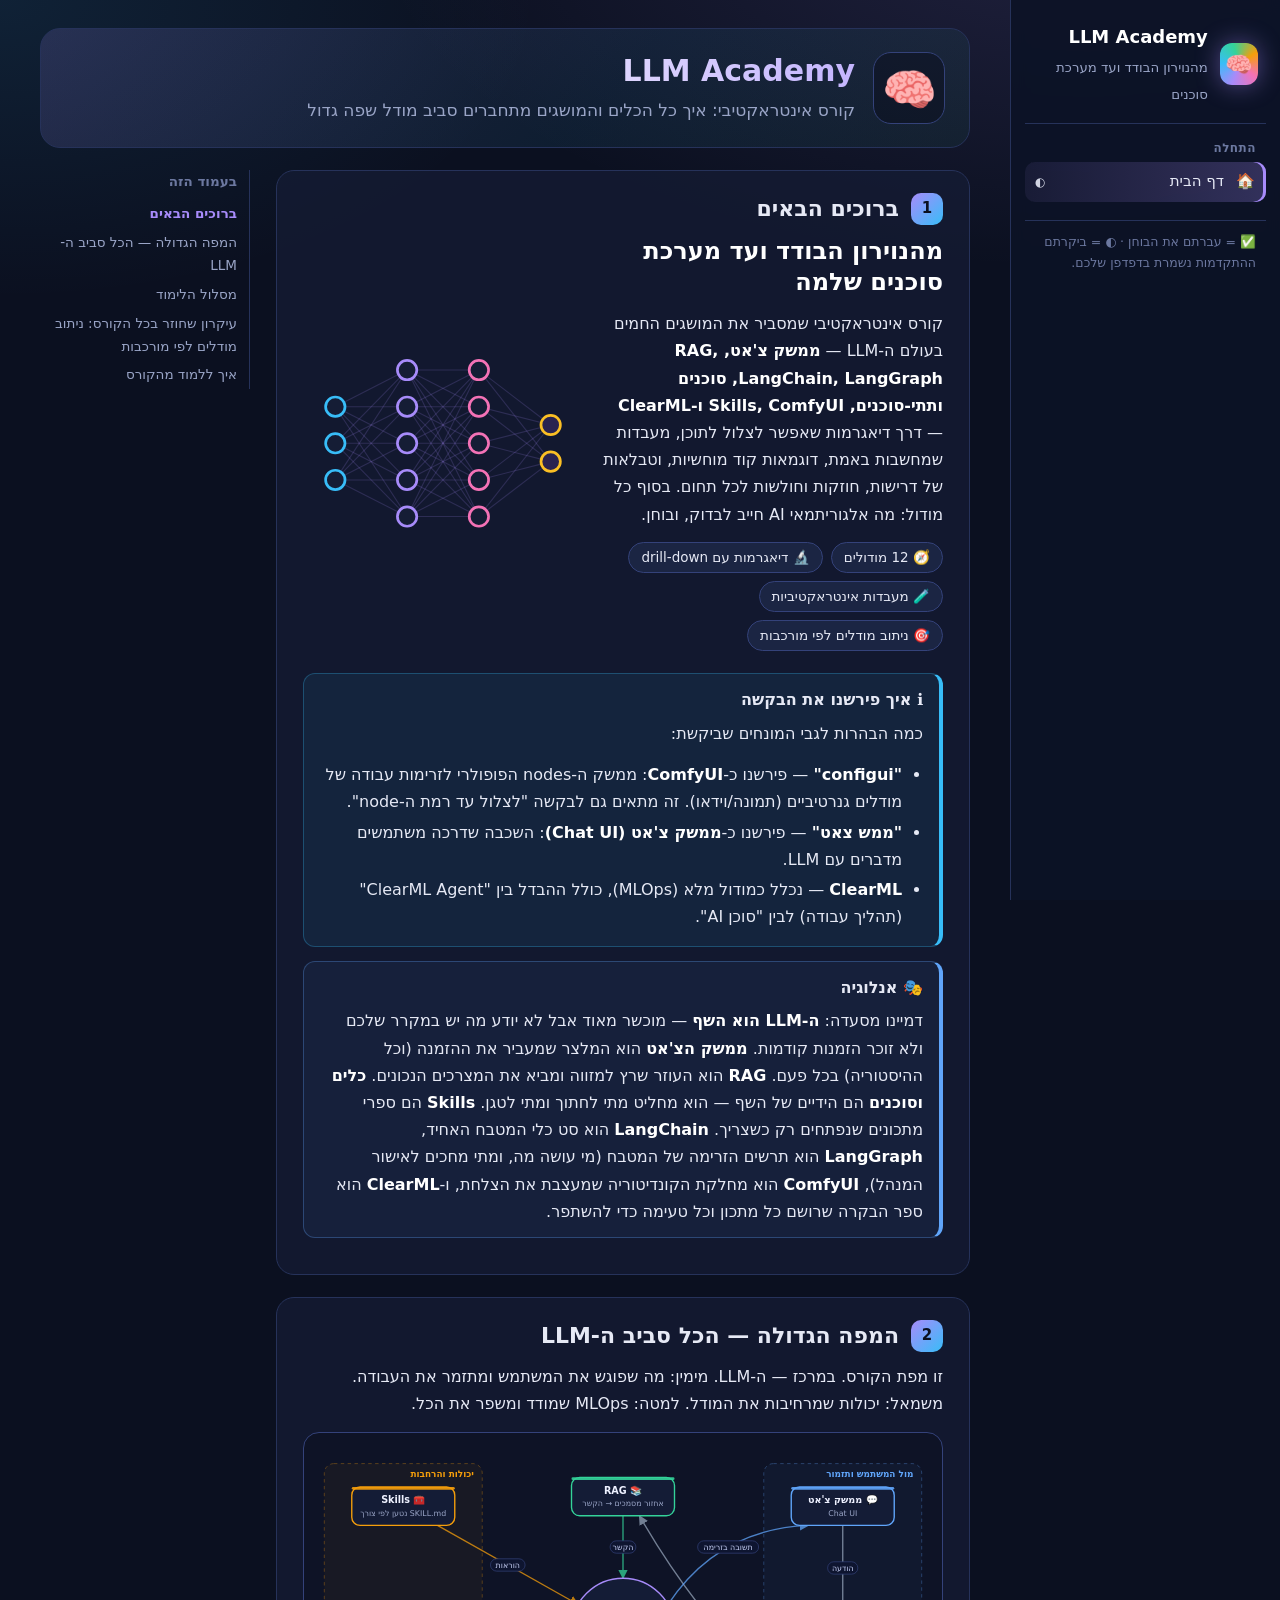
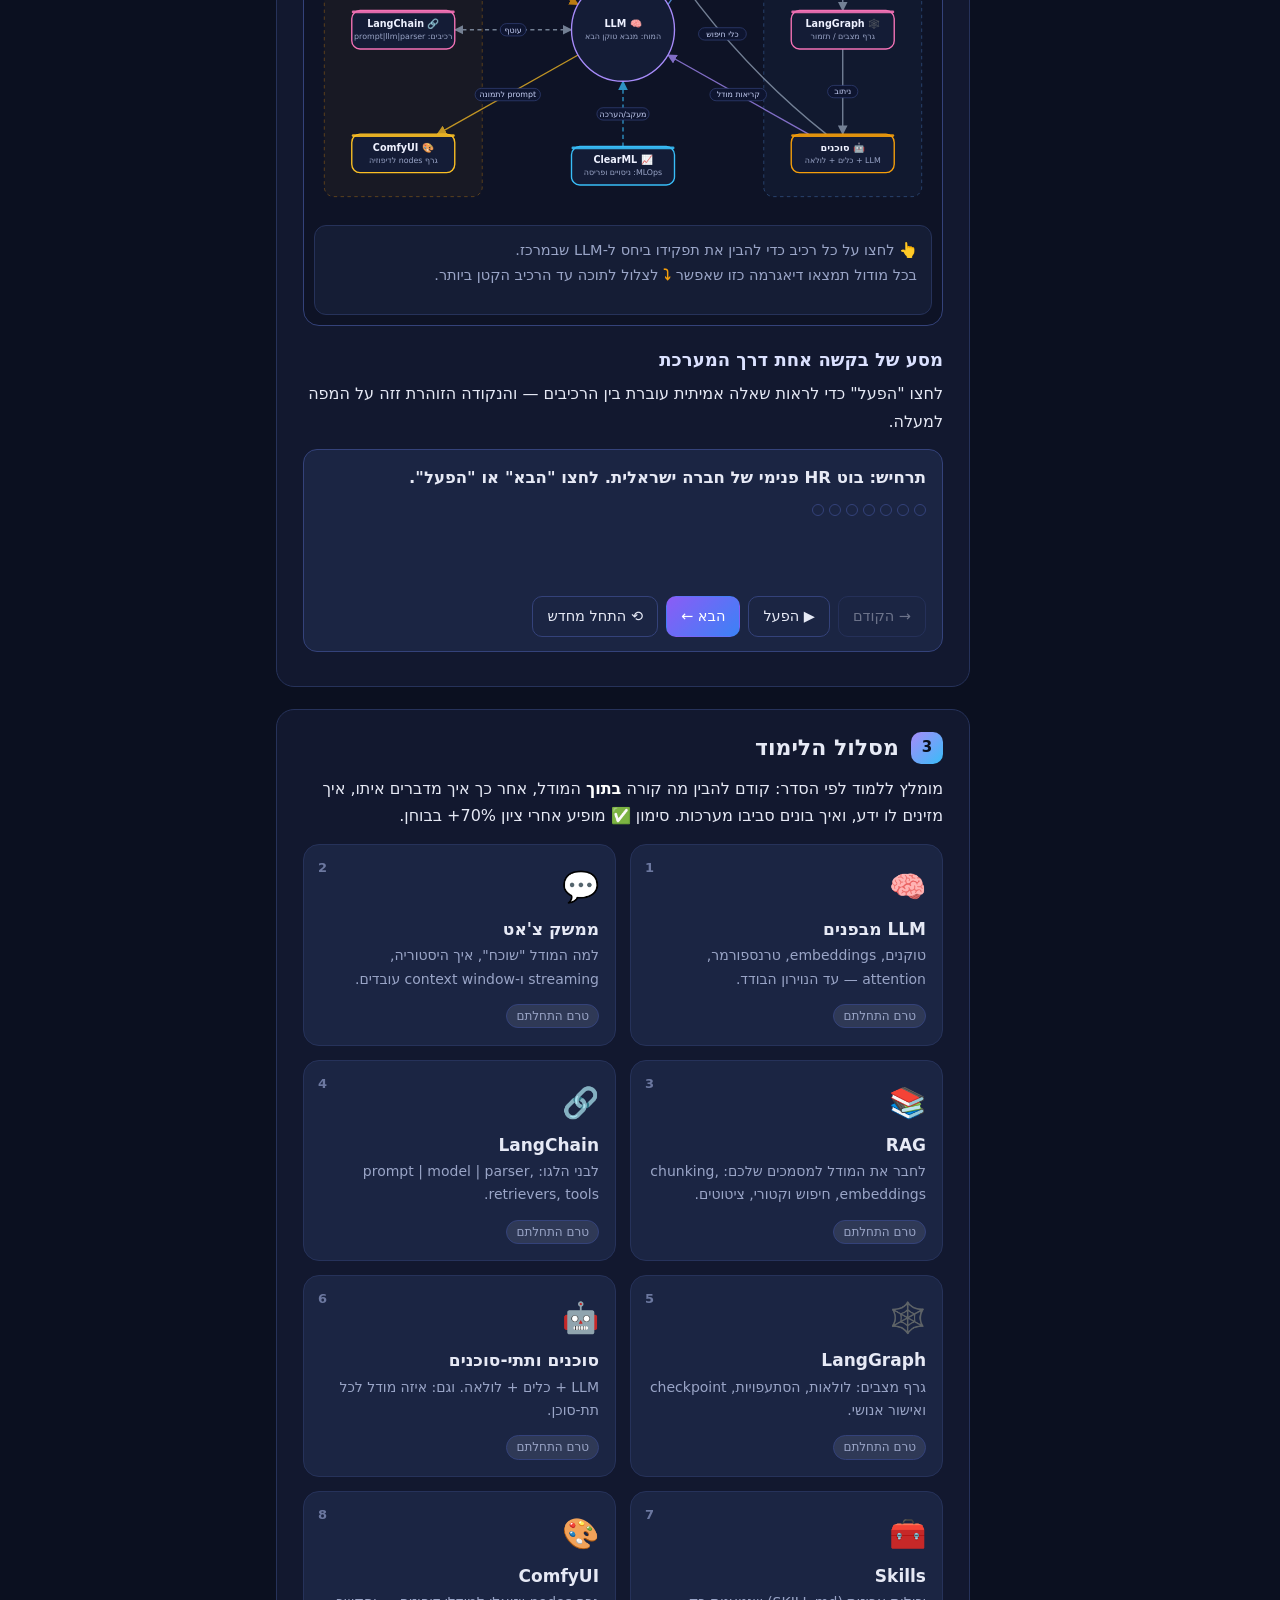
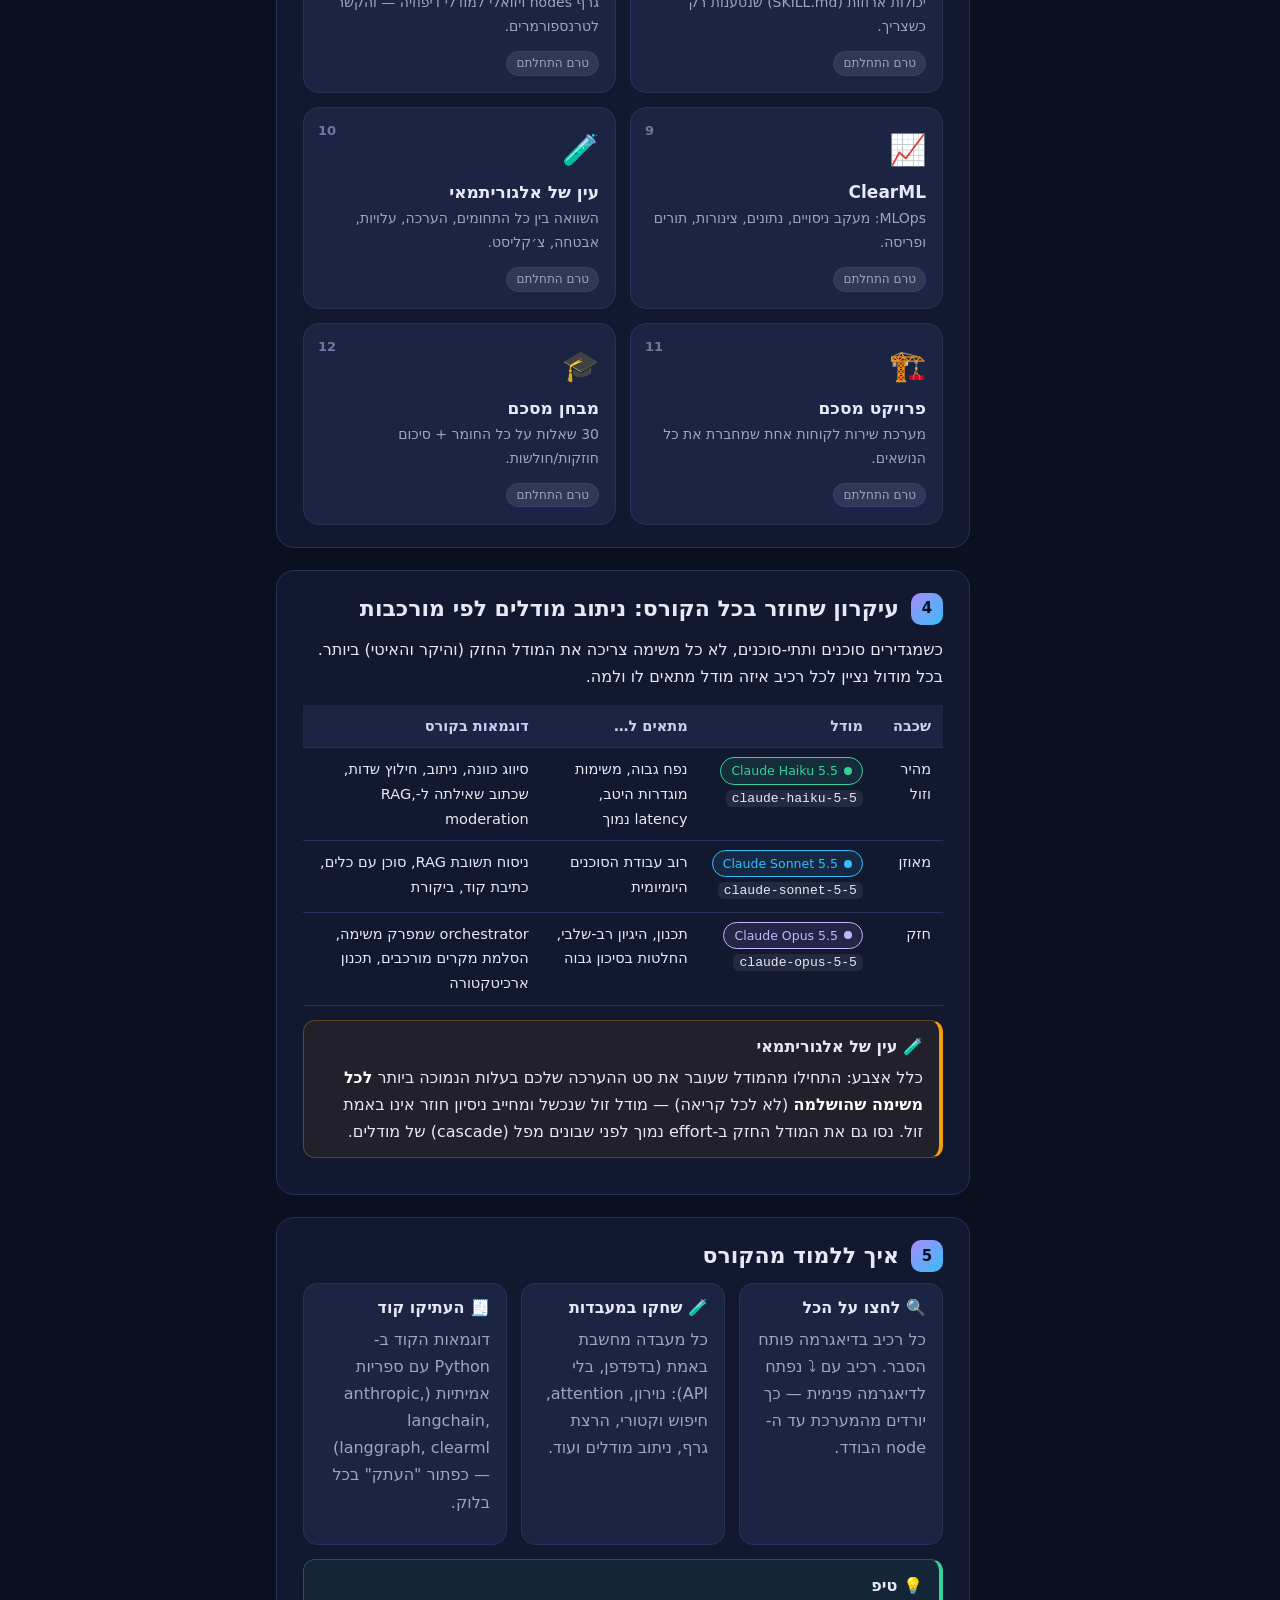
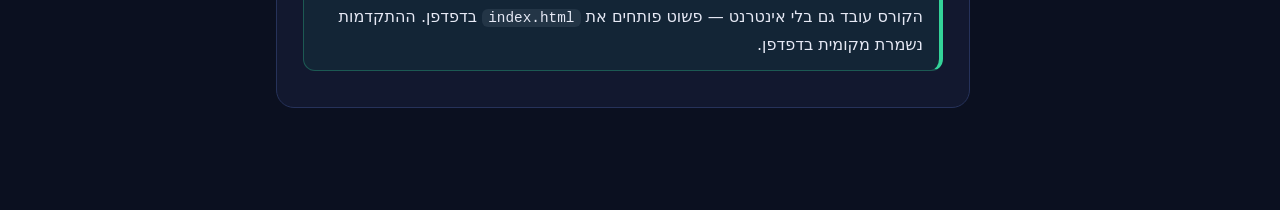
==== index.html @ 396d41e2 "LLM Academy: course engine, home map and build contract (modules in progress) Co-Authored-By: Claude" ====
<!DOCTYPE html>
<html lang="he" dir="rtl">
<head>
<meta charset="utf-8">
<meta name="viewport" content="width=device-width, initial-scale=1">
<title>LLM Academy — קורס אינטראקטיבי: LLM, RAG, LangChain, LangGraph, סוכנים, Skills, ComfyUI, ClearML</title>
<link rel="stylesheet" href="css/main.css">
<link rel="stylesheet" href="css/modules/home.css">
<link rel="stylesheet" href="css/modules/llm.css">
<link rel="stylesheet" href="css/modules/chat.css">
<link rel="stylesheet" href="css/modules/rag.css">
<link rel="stylesheet" href="css/modules/langchain.css">
<link rel="stylesheet" href="css/modules/langgraph.css">
<link rel="stylesheet" href="css/modules/agents.css">
<link rel="stylesheet" href="css/modules/skills.css">
<link rel="stylesheet" href="css/modules/comfyui.css">
<link rel="stylesheet" href="css/modules/clearml.css">
<link rel="stylesheet" href="css/modules/algorithmist.css">
<link rel="stylesheet" href="css/modules/capstone.css">
<link rel="stylesheet" href="css/modules/glossary.css">
<link rel="stylesheet" href="css/modules/exam.css">
</head>
<body>
<button id="navtoggle" type="button" aria-label="תפריט">☰</button>
<div id="app">
  <aside id="nav">
    <div class="brand">
      <div class="logo">🧠</div>
      <div><b>LLM Academy</b><small>מהנוירון הבודד ועד מערכת סוכנים</small></div>
    </div>
    <nav id="navlinks"></nav>
    <div class="nav-foot">
      ✅ = עברתם את הבוחן · ◐ = ביקרתם<br>
      ההתקדמות נשמרת בדפדפן שלכם.
    </div>
  </aside>
  <main id="main"></main>
</div>

<script src="js/core.js"></script>
<script src="js/modules/home.js"></script>
<script src="js/modules/llm.js"></script>
<script src="js/modules/chat.js"></script>
<script src="js/modules/rag.js"></script>
<script src="js/modules/langchain.js"></script>
<script src="js/modules/langgraph.js"></script>
<script src="js/modules/agents.js"></script>
<script src="js/modules/skills.js"></script>
<script src="js/modules/comfyui.js"></script>
<script src="js/modules/clearml.js"></script>
<script src="js/modules/algorithmist.js"></script>
<script src="js/modules/capstone.js"></script>
<script src="js/modules/glossary.js"></script>
<script src="js/modules/exam.js"></script>
<script>LA.start();</script>
</body>
</html>
---- css/main.css ----
/* LLM Academy — base theme (RTL, dark). Module-specific styles go in css/modules/<id>.css */
:root {
  --bg: #0b1020; --bg2: #11182d; --panel: #151d35; --panel2: #1b2543; --line: #26325a; --line2: #34427a;
  --text: #e6e9f5; --muted: #9aa5c7; --dim: #6c78a0;
  --acc: #a78bfa; --acc2: #38bdf8; --ok: #4ade80; --warn: #f87171; --amber: #f59e0b; --pink: #f472b6; --green: #34d399;
  --r: 14px; --shadow: 0 10px 30px rgba(0,0,0,.35);
  --font: "Segoe UI", "Rubik", "Noto Sans Hebrew", "Assistant", "Heebo", system-ui, -apple-system, Arial, sans-serif;
  --mono: "Cascadia Code", "JetBrains Mono", "Fira Code", Consolas, "Courier New", monospace;
}
* { box-sizing: border-box; }
html, body { margin: 0; background: var(--bg); color: var(--text); font-family: var(--font); font-size: 16px; line-height: 1.7; }
body { background: radial-gradient(1200px 600px at 85% -10%, rgba(167,139,250,.14), transparent 60%), radial-gradient(900px 500px at 0% 0%, rgba(56,189,248,.10), transparent 60%), var(--bg); background-attachment: fixed; }
a { color: var(--acc2); text-decoration: none; }
a:hover { text-decoration: underline; }
code { font-family: var(--mono); font-size: .9em; background: rgba(148,163,184,.12); padding: 1px 6px; border-radius: 6px; direction: ltr; unicode-bidi: embed; }
b, strong { color: #fff; }
h1, h2, h3, h4 { line-height: 1.3; margin: 0 0 .5em; }
p { margin: .4em 0 .9em; }
ul, ol { padding-inline-start: 1.3em; margin: .4em 0 .9em; }
li { margin: .2em 0; }
.muted { color: var(--muted); }
.ltr { direction: ltr; unicode-bidi: embed; display: inline-block; }

/* ---------- layout ---------- */
#app { display: grid; grid-template-columns: 270px 1fr; min-height: 100vh; }
#nav { position: sticky; top: 0; height: 100vh; overflow-y: auto; background: rgba(13,19,38,.92); border-inline-end: 1px solid var(--line); padding: 18px 14px; backdrop-filter: blur(8px); z-index: 20; }
.brand { display: flex; gap: 12px; align-items: center; padding: 4px 8px 16px; border-bottom: 1px solid var(--line); margin-bottom: 10px; }
.brand .logo { width: 42px; height: 42px; border-radius: 12px; background: conic-gradient(from 200deg, #a78bfa, #38bdf8, #34d399, #f59e0b, #f472b6, #a78bfa); display: grid; place-items: center; font-size: 22px; box-shadow: 0 0 24px rgba(167,139,250,.45); }
.brand b { display: block; font-size: 18px; }
.brand small { color: var(--muted); }
.nav-g { color: var(--dim); font-size: 12px; font-weight: 700; letter-spacing: .04em; margin: 14px 10px 4px; }
#navlinks a { display: flex; align-items: center; gap: 10px; padding: 7px 10px; border-radius: 10px; color: var(--text); margin: 1px 0; font-size: 15px; }
#navlinks a:hover { background: var(--panel); text-decoration: none; }
#navlinks a.on { background: linear-gradient(90deg, rgba(167,139,250,.08), rgba(167,139,250,.25)); box-shadow: inset -3px 0 0 var(--acc); }
.nav-ic { width: 22px; text-align: center; }
.nav-t { flex: 1; }
.nav-st { font-size: 12px; opacity: .9; }
.nav-foot { margin-top: 18px; padding: 10px; font-size: 12.5px; color: var(--dim); border-top: 1px solid var(--line); }
#navtoggle { display: none; }
#main { padding: 28px 40px 80px; min-width: 0; }

@media (max-width: 980px) {
  #app { grid-template-columns: 1fr; }
  #nav { position: fixed; inset: 0 auto 0 0; right: 0; left: auto; width: 290px; transform: translateX(100%); transition: transform .25s; }
  body.nav-open #nav { transform: none; box-shadow: var(--shadow); }
  #navtoggle { display: block; position: fixed; top: 12px; left: 12px; z-index: 30; background: var(--panel2); color: var(--text); border: 1px solid var(--line2); border-radius: 10px; padding: 6px 12px; font-size: 18px; }
  #main { padding: 56px 16px 60px; }
}

/* ---------- page ---------- */
.page-head { display: flex; gap: 18px; align-items: center; margin-bottom: 22px; padding: 22px 24px; border-radius: 20px; background: linear-gradient(135deg, rgba(167,139,250,.16), rgba(56,189,248,.08) 60%, rgba(52,211,153,.06)); border: 1px solid var(--line); }
.page-icon { font-size: 44px; width: 72px; height: 72px; display: grid; place-items: center; background: rgba(11,16,32,.55); border-radius: 18px; border: 1px solid var(--line2); flex: none; }
.page-head h1 { font-size: 30px; margin: 0; background: linear-gradient(90deg, #fff, #c4b5fd); -webkit-background-clip: text; background-clip: text; color: transparent; }
.lead { color: var(--muted); margin: 6px 0 0; font-size: 17px; }
.page-grid { display: grid; grid-template-columns: minmax(0, 1fr) 210px; gap: 26px; align-items: start; }
.toc { position: sticky; top: 20px; font-size: 13.5px; border-inline-start: 1px solid var(--line); padding-inline-start: 12px; max-height: calc(100vh - 40px); overflow-y: auto; }
.toc-h { color: var(--dim); font-weight: 700; margin-bottom: 6px; }
.toc a { display: block; color: var(--muted); padding: 3px 0; }
.toc a.on { color: var(--acc); font-weight: 600; }
@media (max-width: 1250px) { .page-grid { grid-template-columns: 1fr; } .toc { display: none; } }
.sec { background: rgba(21,29,53,.72); border: 1px solid var(--line); border-radius: 18px; padding: 22px 26px; margin-bottom: 22px; scroll-margin-top: 20px; }
.sec > h2 { display: flex; align-items: center; gap: 12px; font-size: 22px; }
.sec-n { width: 32px; height: 32px; border-radius: 10px; display: grid; place-items: center; background: linear-gradient(135deg, var(--acc), var(--acc2)); color: #0b1020; font-size: 15px; font-weight: 800; flex: none; }
.sec-body h3 { font-size: 18px; margin-top: 1.2em; color: #dbe1ff; }
.sec-body h4 { font-size: 16px; }
.page-foot { display: flex; justify-content: space-between; gap: 10px; margin-top: 10px; }
.grid2 { display: grid; grid-template-columns: repeat(2, minmax(0, 1fr)); gap: 16px; }
.grid3 { display: grid; grid-template-columns: repeat(3, minmax(0, 1fr)); gap: 14px; }
@media (max-width: 900px) { .grid2, .grid3 { grid-template-columns: 1fr; } }
.card { background: var(--panel2); border: 1px solid var(--line); border-radius: var(--r); padding: 14px 16px; }
.card h4 { margin-bottom: .3em; }

/* ---------- buttons, badges ---------- */
.btn { display: inline-flex; align-items: center; gap: 6px; background: var(--panel2); color: var(--text); border: 1px solid var(--line2); border-radius: 10px; padding: 7px 14px; font: inherit; font-size: 14.5px; cursor: pointer; transition: .15s; }
.btn:hover { border-color: var(--acc); text-decoration: none; }
.btn.primary { background: linear-gradient(135deg, #8b5cf6, #3b82f6); border-color: transparent; color: #fff; }
.btn.ghost { background: transparent; }
.btn:disabled { opacity: .4; cursor: default; }
.badge { display: inline-block; font-size: 12px; padding: 1px 9px; border-radius: 99px; background: rgba(148,163,184,.16); color: var(--muted); border: 1px solid var(--line2); vertical-align: middle; }
.badge.ok { color: var(--ok); border-color: rgba(74,222,128,.4); }
.badge.warn { color: var(--warn); border-color: rgba(248,113,113,.4); }
.badge.acc { color: var(--acc); border-color: rgba(167,139,250,.5); }
.model-badge { display: inline-flex; align-items: center; gap: 6px; font-size: 12.5px; padding: 2px 10px; border-radius: 99px; border: 1px solid; vertical-align: middle; white-space: nowrap; }
.model-badge i { width: 8px; height: 8px; border-radius: 50%; background: currentColor; }
.model-badge.haiku { color: #34d399; background: rgba(52,211,153,.10); }
.model-badge.sonnet { color: #38bdf8; background: rgba(56,189,248,.10); }
.model-badge.opus { color: #c4b5fd; background: rgba(167,139,250,.12); }

/* ---------- callouts ---------- */
.callout { border-radius: 12px; padding: 12px 16px; margin: 14px 0; background: rgba(56,189,248,.07); border: 1px solid rgba(56,189,248,.28); border-inline-start: 4px solid var(--acc2); }
.callout-h { font-weight: 700; margin-bottom: 4px; }
.callout-b > :last-child { margin-bottom: 0; }
.callout.tip { background: rgba(52,211,153,.07); border-color: rgba(52,211,153,.3); border-inline-start-color: var(--green); }
.callout.warn { background: rgba(248,113,113,.07); border-color: rgba(248,113,113,.3); border-inline-start-color: var(--warn); }
.callout.llm { background: rgba(167,139,250,.08); border-color: rgba(167,139,250,.35); border-inline-start-color: var(--acc); }
.callout.algo { background: rgba(245,158,11,.07); border-color: rgba(245,158,11,.3); border-inline-start-color: var(--amber); }
.callout.example { background: rgba(244,114,182,.06); border-color: rgba(244,114,182,.3); border-inline-start-color: var(--pink); }
.callout.analogy { background: rgba(96,165,250,.06); border-color: rgba(96,165,250,.3); border-inline-start-color: #60a5fa; }

/* ---------- code ---------- */
.code { margin: 14px 0; border-radius: 12px; overflow: hidden; border: 1px solid var(--line2); background: #0a0f1f; direction: ltr; }
.code-h { display: flex; justify-content: space-between; align-items: center; padding: 6px 12px; background: #121a33; color: var(--muted); font-size: 12.5px; font-family: var(--mono); }
.code .copy { background: transparent; color: var(--muted); border: 1px solid var(--line2); border-radius: 6px; padding: 1px 8px; cursor: pointer; font: inherit; font-size: 12px; }
.code pre { margin: 0; padding: 14px 16px; overflow-x: auto; font-size: 13.5px; line-height: 1.6; text-align: left; }
.code pre code { background: none; padding: 0; font-size: inherit; color: #d6deff; }
.tk-c { color: #6b7aa6; font-style: italic; } .tk-s { color: #a5e3a1; } .tk-k { color: #c4b5fd; font-weight: 600; } .tk-n { color: #fbbf24; } .tk-d { color: #f472b6; } .tk-f { color: #7dd3fc; }

/* ---------- tables ---------- */
.tbl-wrap { overflow-x: auto; margin: 12px 0; }
.tbl { width: 100%; border-collapse: collapse; font-size: 14.5px; }
.tbl th, .tbl td { padding: 9px 12px; border-bottom: 1px solid var(--line); text-align: start; vertical-align: top; }
.tbl th { color: #c7d0f5; background: var(--panel2); font-weight: 700; position: sticky; top: 0; }
.tbl tr:hover td { background: rgba(167,139,250,.04); }

/* ---------- profile ---------- */
.profile { display: grid; grid-template-columns: repeat(2, minmax(0, 1fr)); gap: 14px; }
@media (max-width: 900px) { .profile { grid-template-columns: 1fr; } }
.pf-col { border-radius: 14px; padding: 14px 18px; border: 1px solid var(--line); background: var(--panel2); }
.pf-col h4 { margin-bottom: .4em; }
.pf-col.req { border-top: 3px solid var(--acc2); } .pf-col.str { border-top: 3px solid var(--ok); }
.pf-col.weak { border-top: 3px solid var(--warn); } .pf-col.algo { border-top: 3px solid var(--amber); grid-column: 1 / -1; }
.pf-col.when { border-top: 3px solid var(--acc); grid-column: 1 / -1; }

/* ---------- tabs ---------- */
.tabs-bar { display: flex; gap: 4px; flex-wrap: wrap; border-bottom: 1px solid var(--line); margin-bottom: 12px; }
.tab { background: transparent; border: 0; color: var(--muted); font: inherit; padding: 8px 14px; cursor: pointer; border-bottom: 2px solid transparent; }
.tab.on { color: #fff; border-bottom-color: var(--acc); }

/* ---------- quiz ---------- */
.quiz-q { background: var(--panel2); border: 1px solid var(--line); border-radius: 14px; padding: 14px 16px; margin-bottom: 12px; }
.quiz-title { margin-bottom: 8px; }
.quiz-opt { display: block; width: 100%; text-align: start; background: rgba(11,16,32,.5); border: 1px solid var(--line2); color: var(--text); border-radius: 10px; padding: 8px 12px; margin: 6px 0; font: inherit; cursor: pointer; }
.quiz-opt:hover { border-color: var(--acc); }
.quiz-opt.right { border-color: var(--ok); background: rgba(74,222,128,.1); }
.quiz-opt.wrong { border-color: var(--warn); background: rgba(248,113,113,.1); }
.quiz-ex { display: none; margin-top: 8px; color: var(--muted); font-size: 14.5px; border-top: 1px dashed var(--line2); padding-top: 8px; }
.quiz-ex.show { display: block; }
.quiz-score { font-weight: 700; color: var(--acc); }

/* ---------- slider ---------- */
.slider { display: grid; grid-template-columns: minmax(110px, auto) 1fr 64px; gap: 10px; align-items: center; margin: 6px 0; font-size: 14.5px; }
.slider input { width: 100%; accent-color: var(--acc); direction: ltr; }
.sl-val { text-align: center; font-family: var(--mono); color: var(--amber); }

/* ---------- stepper ---------- */
.stepper { background: var(--panel2); border: 1px solid var(--line2); border-radius: 14px; padding: 14px 16px; margin: 12px 0; }
.st-head { display: flex; justify-content: space-between; gap: 12px; align-items: center; flex-wrap: wrap; }
.st-title { font-weight: 700; font-size: 16.5px; }
.st-n { font-size: 12px; color: var(--acc); background: rgba(167,139,250,.14); padding: 2px 8px; border-radius: 99px; margin-inline-end: 6px; }
.st-dots { display: flex; gap: 5px; flex-wrap: wrap; }
.st-dots button { width: 12px; height: 12px; border-radius: 50%; border: 1px solid var(--line2); background: transparent; padding: 0; cursor: pointer; }
.st-dots button.past { background: rgba(167,139,250,.4); }
.st-dots button.on { background: var(--acc); box-shadow: 0 0 8px var(--acc); }
.st-body { min-height: 60px; margin: 10px 0; }
.st-ctrl { display: flex; gap: 8px; flex-wrap: wrap; }

/* ---------- diagram ---------- */
.diagram { margin: 14px 0; background: rgba(11,16,32,.55); border: 1px solid var(--line2); border-radius: 16px; padding: 10px; }
.dg-crumbs { display: flex; gap: 6px; align-items: center; flex-wrap: wrap; padding: 2px 6px 8px; font-size: 13.5px; }
.dg-crumbs button { background: var(--panel); border: 1px solid var(--line2); color: var(--muted); border-radius: 99px; padding: 2px 12px; font: inherit; cursor: pointer; }
.dg-crumbs button.on { color: #fff; border-color: var(--acc); }
.dg-crumbs .sep { color: var(--dim); }
.dg-grid { display: grid; grid-template-columns: 1fr; gap: 12px; }
@media (min-width: 1750px) { .dg-grid { grid-template-columns: minmax(0, 1fr) 320px; } .diagram.compact .dg-grid { grid-template-columns: 1fr; } }
.diagram.compact .dg-panel { min-height: 0; }
.dg-stage { min-width: 0; }
.dg-stage.zoom { animation: dgzoom .45s ease-out; }
@keyframes dgzoom { from { transform: scale(.82); opacity: 0; } to { transform: none; opacity: 1; } }
.dg-svg { width: 100%; height: auto; display: block; font-family: var(--font); }
.dg-panel { background: var(--panel); border: 1px solid var(--line); border-radius: 12px; padding: 12px 14px; font-size: 14.5px; min-height: 90px; max-height: 460px; overflow-y: auto; }
.dg-hint { color: var(--muted); }
.dive-ic { color: var(--amber); }
.dg-p-title { margin: 0 0 2px; font-size: 17px; }
.dg-p-sub { color: var(--acc2); font-size: 13px; margin-bottom: 8px; direction: auto; }
.dg-p-body > :last-child { margin-bottom: 0; }
.dive-btn { margin-top: 10px; width: 100%; justify-content: center; }
.dg-group { fill-opacity: .045; stroke-opacity: .45; stroke-dasharray: 5 5; }
.dg-group-l { font-size: 13px; font-weight: 700; }
.dg-edge { fill: none; stroke-width: 2; opacity: .75; transition: .2s; }
.dg-edge.dashed { stroke-dasharray: 6 5; }
.dg-edge.hl, .dg-edge.active { stroke-width: 3.5; opacity: 1; stroke: var(--amber); }
.dg-edge-lbg { fill: #0e1530; stroke: var(--line2); }
.dg-edge-l { font-size: 11.5px; fill: #c7d0f5; }
.dg-node .dg-shape { fill: #141c36; stroke-width: 2; transition: .2s; }
.dg-node.clickable { cursor: pointer; }
.dg-node.clickable:hover .dg-shape, .dg-node:focus .dg-shape { fill: #1d2850; }
.dg-node:focus { outline: none; }
.dg-node.sel .dg-shape { fill: #232f5e; stroke-width: 3.5; }
.dg-node.hl .dg-shape { fill: #2a2350; stroke: var(--amber) !important; stroke-width: 3.5; filter: drop-shadow(0 0 8px rgba(245,158,11,.6)); }
.dg-label { font-size: 14px; font-weight: 700; fill: #eef1ff; pointer-events: none; }
.dg-sub { font-size: 11.5px; fill: #9aa5c7; pointer-events: none; }
.dg-dive { font-size: 14px; fill: var(--amber); pointer-events: none; }
.dg-dot { pointer-events: none; }

/* ---------- misc ---------- */
.kbd { font-family: var(--mono); background: var(--panel2); border: 1px solid var(--line2); border-bottom-width: 2px; border-radius: 6px; padding: 0 6px; font-size: .85em; }
.pill-row { display: flex; gap: 8px; flex-wrap: wrap; margin: 8px 0; }
.pill { background: var(--panel2); border: 1px solid var(--line2); border-radius: 99px; padding: 3px 12px; font-size: 13.5px; }
.lab { background: linear-gradient(180deg, rgba(27,37,67,.8), rgba(21,29,53,.8)); border: 1px solid var(--line2); border-radius: 14px; padding: 14px 16px; margin: 12px 0; }
.lab-h { font-weight: 700; color: var(--amber); margin-bottom: 8px; }
textarea, input[type=text], select { background: #0a0f1f; color: var(--text); border: 1px solid var(--line2); border-radius: 10px; padding: 8px 10px; font: inherit; }
textarea:focus, input[type=text]:focus, select:focus { outline: none; border-color: var(--acc); }
.mono { font-family: var(--mono); direction: ltr; unicode-bidi: embed; }
.out { background: #0a0f1f; border: 1px solid var(--line2); border-radius: 10px; padding: 10px 12px; font-family: var(--mono); font-size: 13px; white-space: pre-wrap; direction: ltr; text-align: left; overflow-x: auto; }
::-webkit-scrollbar { width: 10px; height: 10px; } ::-webkit-scrollbar-thumb { background: #2a3766; border-radius: 10px; } ::-webkit-scrollbar-track { background: transparent; }
---- css/modules/home.css ----
/* home module */
.home-hero { display: grid; grid-template-columns: minmax(0, 1fr) 280px; gap: 20px; align-items: center; }
@media (max-width: 900px) { .home-hero { grid-template-columns: 1fr; } .home-hero-art { display: none; } }
.home-hero h2 { font-size: 24px; color: #fff; }
.home-net { width: 100%; height: auto; }
.home-syn { stroke: #a78bfa; stroke-width: 1; opacity: .18; animation: home-pulse 3.2s ease-in-out infinite; }
@keyframes home-pulse { 0%, 100% { opacity: .12; } 50% { opacity: .6; stroke: #38bdf8; } }
.home-neu { fill: #151d35; stroke-width: 2.5; }
.home-neu.l0 { stroke: #38bdf8; } .home-neu.l1 { stroke: #a78bfa; } .home-neu.l2 { stroke: #f472b6; } .home-neu.l3 { stroke: #fbbf24; fill: #2a2350; }
.home-cards { display: grid; grid-template-columns: repeat(auto-fill, minmax(220px, 1fr)); gap: 14px; }
.home-card { position: relative; display: block; background: var(--panel2); border: 1px solid var(--line); border-radius: 16px; padding: 16px; color: var(--text); transition: .2s; }
.home-card:hover { text-decoration: none; border-color: var(--acc); transform: translateY(-3px); box-shadow: 0 10px 24px rgba(0,0,0,.3); }
.home-card h4 { margin: 6px 0 4px; font-size: 17px; }
.home-card p { color: var(--muted); font-size: 14px; margin: 0 0 10px; }
.home-card-ic { font-size: 30px; }
.home-card-n { position: absolute; top: 12px; left: 14px; color: var(--dim); font-weight: 800; font-size: 13px; }
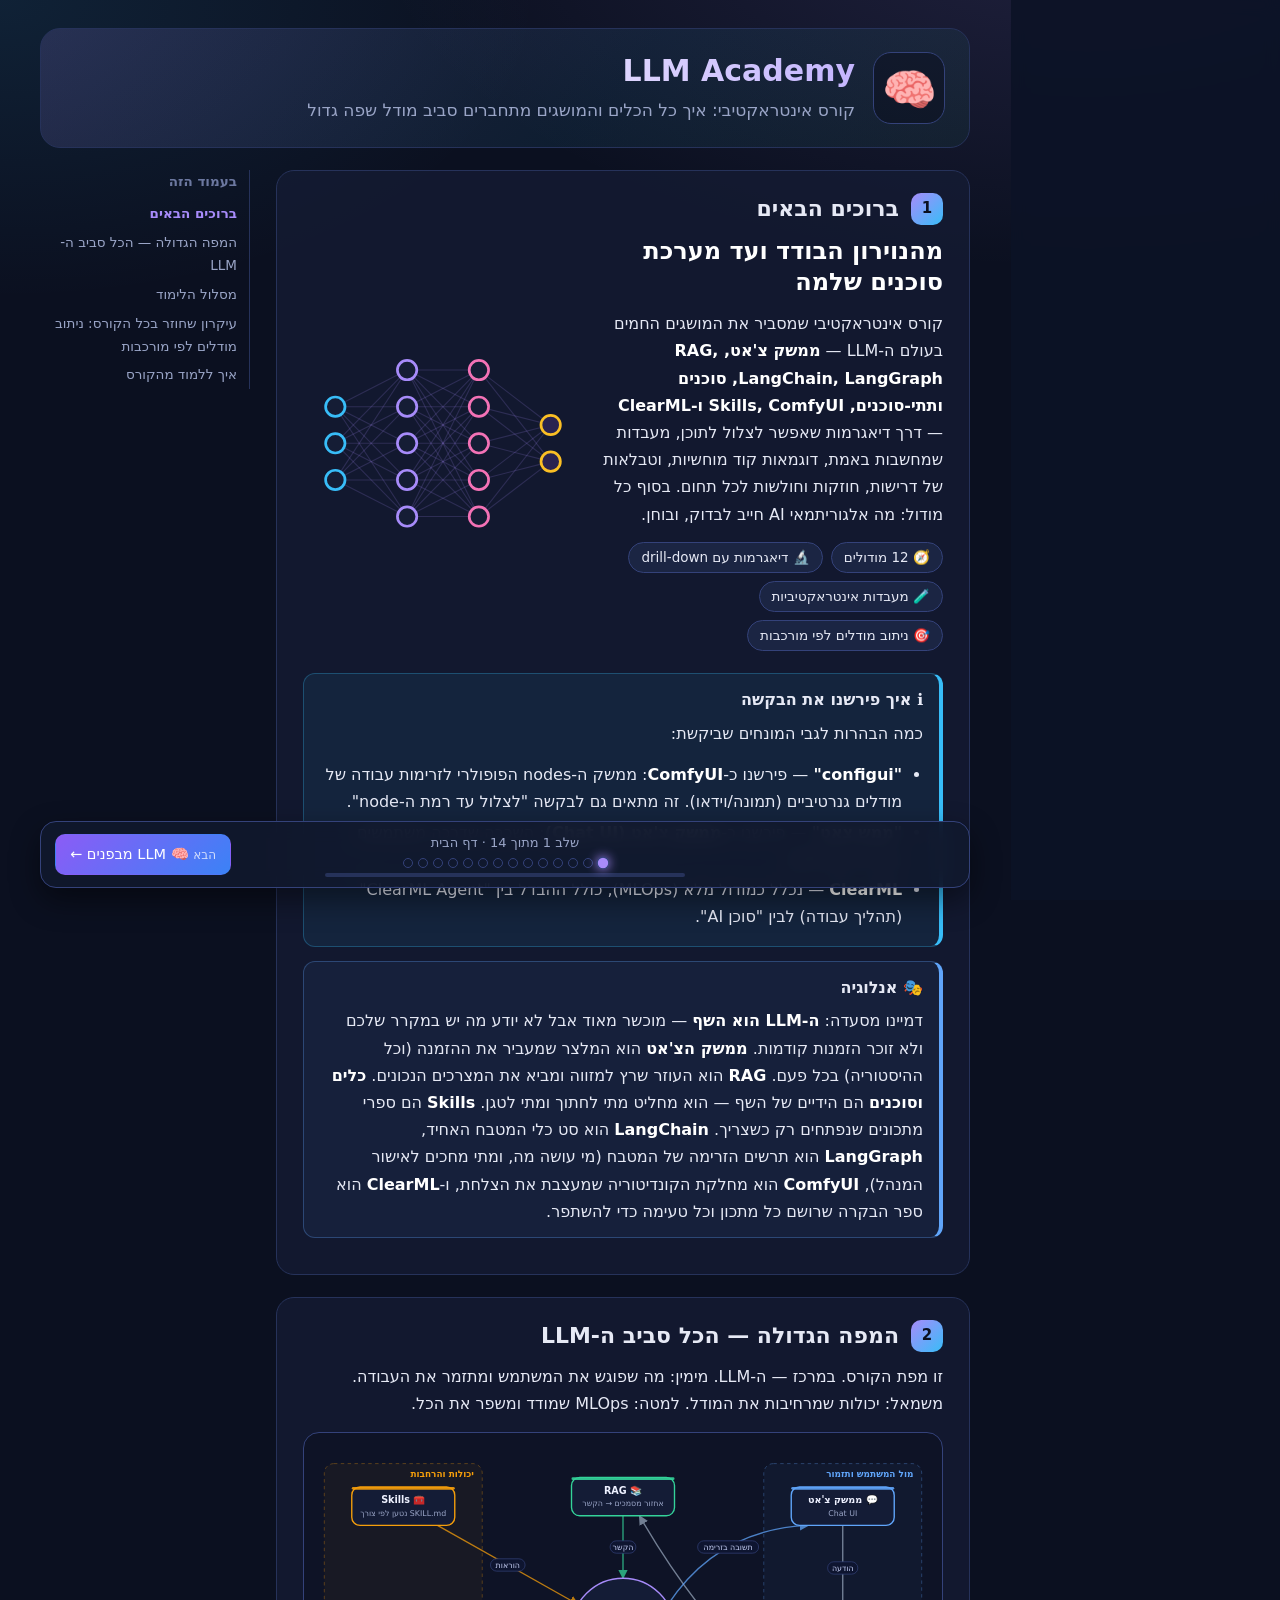
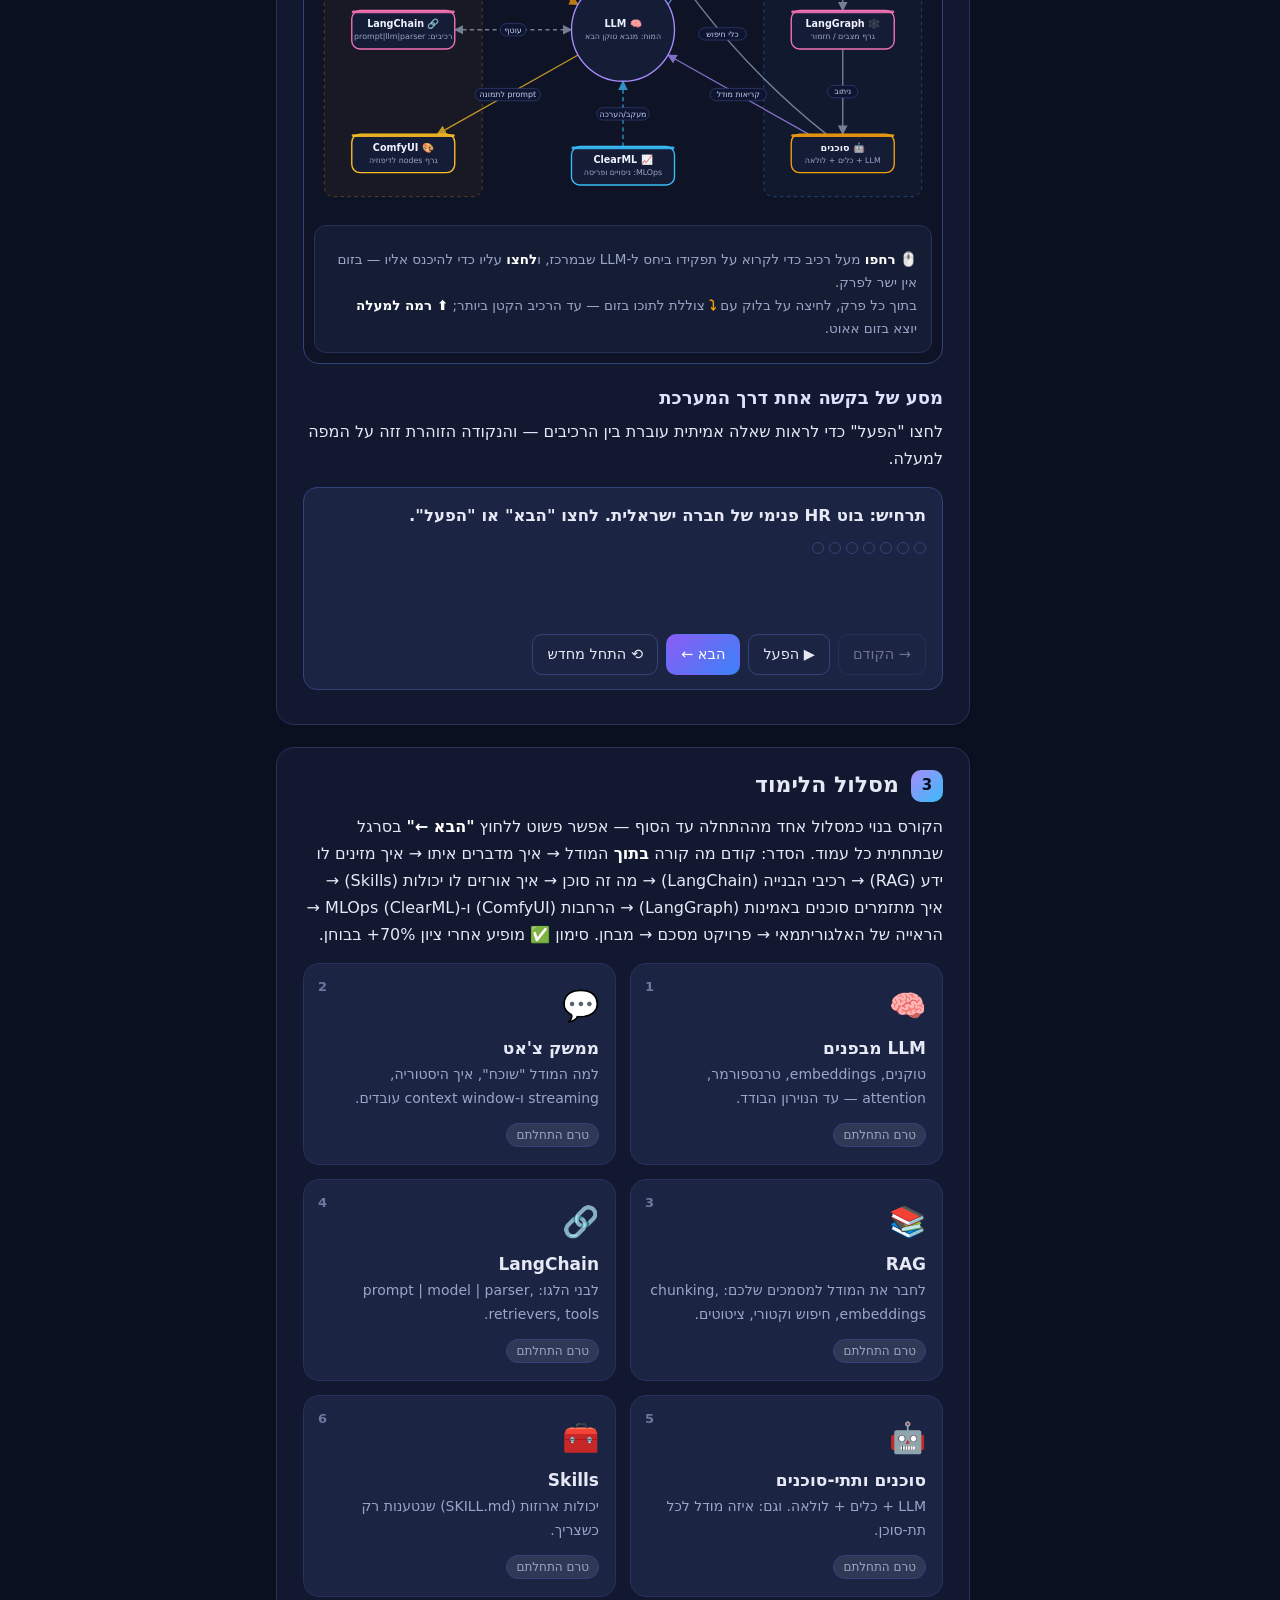
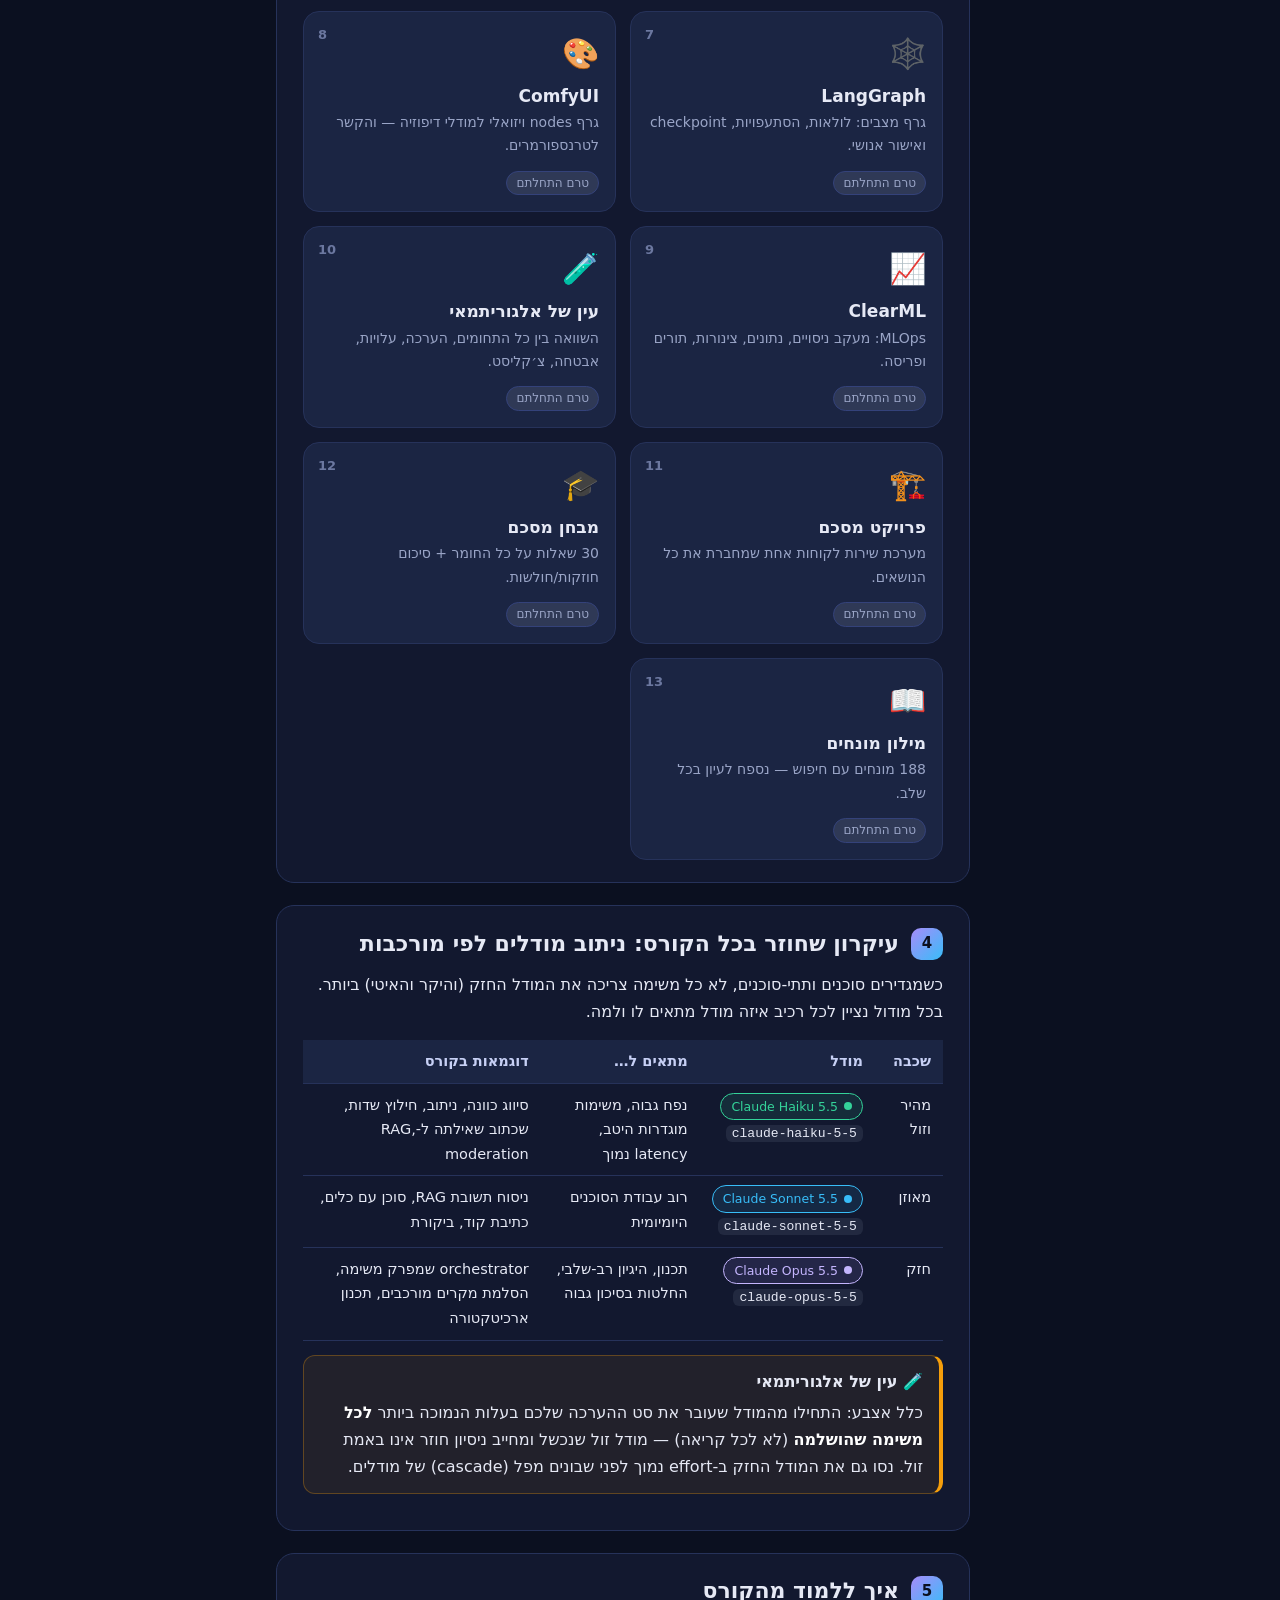
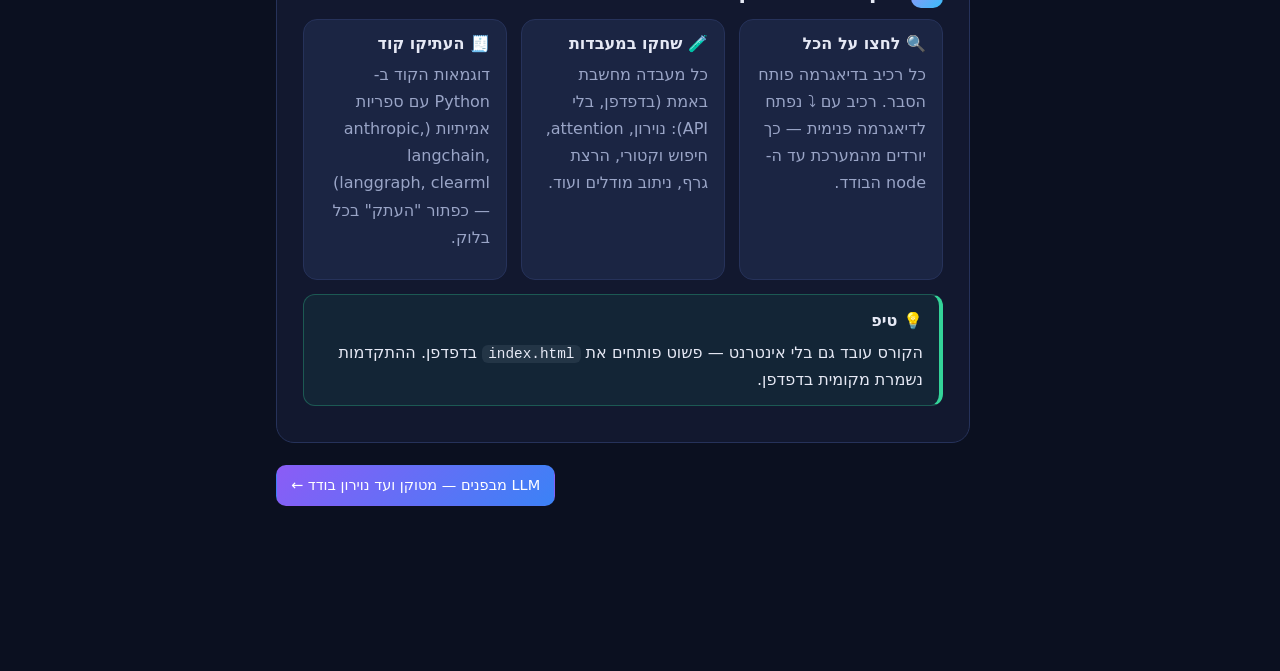
==== commit 57817f4a: "Visible zoom-in transition: clicked element expands to a full-screen portal - New full-screen 'porta" ====
--- a/index.html
+++ b/index.html
@@ -4,21 +4,21 @@
 <meta charset="utf-8">
 <meta name="viewport" content="width=device-width, initial-scale=1">
 <title>LLM Academy — קורס אינטראקטיבי: LLM, RAG, LangChain, LangGraph, סוכנים, Skills, ComfyUI, ClearML</title>
-<link rel="stylesheet" href="css/main.css">
-<link rel="stylesheet" href="css/modules/home.css">
-<link rel="stylesheet" href="css/modules/llm.css">
-<link rel="stylesheet" href="css/modules/chat.css">
-<link rel="stylesheet" href="css/modules/rag.css">
-<link rel="stylesheet" href="css/modules/langchain.css">
-<link rel="stylesheet" href="css/modules/langgraph.css">
-<link rel="stylesheet" href="css/modules/agents.css">
-<link rel="stylesheet" href="css/modules/skills.css">
-<link rel="stylesheet" href="css/modules/comfyui.css">
-<link rel="stylesheet" href="css/modules/clearml.css">
-<link rel="stylesheet" href="css/modules/algorithmist.css">
-<link rel="stylesheet" href="css/modules/capstone.css">
-<link rel="stylesheet" href="css/modules/glossary.css">
-<link rel="stylesheet" href="css/modules/exam.css">
+<link rel="stylesheet" href="css/main.css?v=20261113c">
+<link rel="stylesheet" href="css/modules/home.css?v=20261113c">
+<link rel="stylesheet" href="css/modules/llm.css?v=20261113c">
+<link rel="stylesheet" href="css/modules/chat.css?v=20261113c">
+<link rel="stylesheet" href="css/modules/rag.css?v=20261113c">
+<link rel="stylesheet" href="css/modules/langchain.css?v=20261113c">
+<link rel="stylesheet" href="css/modules/langgraph.css?v=20261113c">
+<link rel="stylesheet" href="css/modules/agents.css?v=20261113c">
+<link rel="stylesheet" href="css/modules/skills.css?v=20261113c">
+<link rel="stylesheet" href="css/modules/comfyui.css?v=20261113c">
+<link rel="stylesheet" href="css/modules/clearml.css?v=20261113c">
+<link rel="stylesheet" href="css/modules/algorithmist.css?v=20261113c">
+<link rel="stylesheet" href="css/modules/capstone.css?v=20261113c">
+<link rel="stylesheet" href="css/modules/glossary.css?v=20261113c">
+<link rel="stylesheet" href="css/modules/exam.css?v=20261113c">
 </head>
 <body>
 <button id="navtoggle" type="button" aria-label="תפריט">☰</button>
@@ -32,26 +32,27 @@
     <div class="nav-foot">
       ✅ = עברתם את הבוחן · ◐ = ביקרתם<br>
       ההתקדמות נשמרת בדפדפן שלכם.
+      <button id="motionToggle" type="button"></button>
     </div>
   </aside>
   <main id="main"></main>
 </div>
 
-<script src="js/core.js"></script>
-<script src="js/modules/home.js"></script>
-<script src="js/modules/llm.js"></script>
-<script src="js/modules/chat.js"></script>
-<script src="js/modules/rag.js"></script>
-<script src="js/modules/langchain.js"></script>
-<script src="js/modules/langgraph.js"></script>
-<script src="js/modules/agents.js"></script>
-<script src="js/modules/skills.js"></script>
-<script src="js/modules/comfyui.js"></script>
-<script src="js/modules/clearml.js"></script>
-<script src="js/modules/algorithmist.js"></script>
-<script src="js/modules/capstone.js"></script>
-<script src="js/modules/glossary.js"></script>
-<script src="js/modules/exam.js"></script>
+<script src="js/core.js?v=20261113c"></script>
+<script src="js/modules/home.js?v=20261113c"></script>
+<script src="js/modules/llm.js?v=20261113c"></script>
+<script src="js/modules/chat.js?v=20261113c"></script>
+<script src="js/modules/rag.js?v=20261113c"></script>
+<script src="js/modules/langchain.js?v=20261113c"></script>
+<script src="js/modules/langgraph.js?v=20261113c"></script>
+<script src="js/modules/agents.js?v=20261113c"></script>
+<script src="js/modules/skills.js?v=20261113c"></script>
+<script src="js/modules/comfyui.js?v=20261113c"></script>
+<script src="js/modules/clearml.js?v=20261113c"></script>
+<script src="js/modules/algorithmist.js?v=20261113c"></script>
+<script src="js/modules/capstone.js?v=20261113c"></script>
+<script src="js/modules/glossary.js?v=20261113c"></script>
+<script src="js/modules/exam.js?v=20261113c"></script>
 <script>LA.start();</script>
 </body>
 </html>
--- a/css/main.css
+++ b/css/main.css
@@ -155,7 +155,7 @@
 .st-ctrl { display: flex; gap: 8px; flex-wrap: wrap; }
 
 /* ---------- diagram ---------- */
-.diagram { margin: 14px 0; background: rgba(11,16,32,.55); border: 1px solid var(--line2); border-radius: 16px; padding: 10px; }
+.diagram { scroll-margin-top: 78px; margin: 14px 0; background: rgba(11,16,32,.55); border: 1px solid var(--line2); border-radius: 16px; padding: 10px; }
 .dg-crumbs { display: flex; gap: 6px; align-items: center; flex-wrap: wrap; padding: 2px 6px 8px; font-size: 13.5px; }
 .dg-crumbs button { background: var(--panel); border: 1px solid var(--line2); color: var(--muted); border-radius: 99px; padding: 2px 12px; font: inherit; cursor: pointer; }
 .dg-crumbs button.on { color: #fff; border-color: var(--acc); }
@@ -164,8 +164,43 @@
 @media (min-width: 1750px) { .dg-grid { grid-template-columns: minmax(0, 1fr) 320px; } .diagram.compact .dg-grid { grid-template-columns: 1fr; } }
 .diagram.compact .dg-panel { min-height: 0; }
 .dg-stage { min-width: 0; }
-.dg-stage.zoom { animation: dgzoom .45s ease-out; }
-@keyframes dgzoom { from { transform: scale(.82); opacity: 0; } to { transform: none; opacity: 1; } }
+/* zoom-in navigation */
+.dg-stage { transform-origin: 50% 50%; }
+.dg-stage.dg-enter { animation: dg-enter .5s cubic-bezier(.2,.8,.2,1); }
+.dg-stage.dg-leave { animation: dg-leave .24s ease-in forwards; }
+@keyframes dg-enter { from { transform: scale(.55); opacity: 0; filter: blur(3px); } to { transform: none; opacity: 1; filter: none; } }
+@keyframes dg-leave { to { transform: scale(.7); opacity: 0; } }
+.dg-svg .dg-node, .dg-svg .dg-edge, .dg-svg .dg-edge-l, .dg-svg .dg-edge-lbg, .dg-svg .dg-group, .dg-svg .dg-group-l, .dg-svg .dg-node text { transition: opacity .45s ease; }
+.dg-zooming .dg-node:not(.dg-focus), .dg-zooming .dg-edge, .dg-zooming .dg-edge-l, .dg-zooming .dg-edge-lbg, .dg-zooming .dg-group, .dg-zooming .dg-group-l { opacity: .06 !important; }
+.dg-zooming .dg-focus text { opacity: 0; transition-delay: .3s; }
+.dg-zooming .dg-focus .dg-shape { fill: #1d2850; }
+.dg-instant, .dg-instant * { transition: none !important; }
+.dg-svg { cursor: default; }
+.dg-node.linked .dg-shape { stroke-dasharray: none; }
+.dg-node.linked:hover .dg-shape { filter: drop-shadow(0 0 10px rgba(167,139,250,.55)); }
+.dg-link-ic { font-size: 11px; pointer-events: none; opacity: .85; }
+#main.page-enter { animation: page-enter .4s ease-out; }
+#main.page-zoom-enter { animation: page-zoom .6s cubic-bezier(.2,.8,.2,1); transform-origin: 50% 30vh; }
+@keyframes page-enter { from { opacity: 0; transform: translateY(10px); } to { opacity: 1; transform: none; } }
+@keyframes page-zoom { from { opacity: 0; transform: scale(.45); filter: blur(4px); } 60% { opacity: 1; } to { opacity: 1; transform: none; filter: none; } }
+
+/* course progression bar (sticky at the bottom of every page) */
+.course-bar { position: sticky; bottom: 12px; z-index: 15; margin-top: 18px; display: grid; grid-template-columns: minmax(0, 1fr) minmax(0, 1.4fr) minmax(0, 1fr); gap: 12px; align-items: center;
+  background: rgba(17,24,45,.92); backdrop-filter: blur(10px); border: 1px solid var(--line2); border-radius: 16px; padding: 10px 14px; box-shadow: 0 12px 30px rgba(0,0,0,.45); }
+.cb-btn { justify-content: center; white-space: nowrap; overflow: hidden; text-overflow: ellipsis; }
+.cb-btn small { opacity: .75; font-size: 12px; }
+.course-bar > .cb-btn:first-child { justify-self: start; } .course-bar > .cb-btn:last-child { justify-self: end; }
+.cb-empty { color: var(--muted); font-size: 14px; }
+.cb-mid { text-align: center; min-width: 0; }
+.cb-t { font-size: 13px; color: var(--muted); margin-bottom: 4px; white-space: nowrap; overflow: hidden; text-overflow: ellipsis; }
+.cb-dots { display: flex; justify-content: center; gap: 5px; margin-bottom: 5px; flex-wrap: wrap; }
+.cb-dots a { width: 10px; height: 10px; border-radius: 50%; border: 1px solid var(--line2); background: transparent; display: block; }
+.cb-dots a.past { background: rgba(167,139,250,.8); border-color: rgba(167,139,250,.8); }
+.cb-dots a.done { background: var(--ok); border-color: var(--ok); }
+.cb-dots a.on { background: var(--acc); box-shadow: 0 0 8px var(--acc); transform: scale(1.3); }
+.cb-track { height: 4px; border-radius: 4px; background: var(--line); overflow: hidden; }
+.cb-fill { height: 100%; background: linear-gradient(90deg, var(--acc2), var(--acc)); margin-inline-start: 0; }
+@media (max-width: 700px) { .course-bar { grid-template-columns: 1fr 1fr; } .cb-mid { grid-column: 1 / -1; grid-row: 1; } .cb-btn small { display: none; } }
 .dg-svg { width: 100%; height: auto; display: block; font-family: var(--font); }
 .dg-panel { background: var(--panel); border: 1px solid var(--line); border-radius: 12px; padding: 12px 14px; font-size: 14.5px; min-height: 90px; max-height: 460px; overflow-y: auto; }
 .dg-hint { color: var(--muted); }
@@ -203,3 +238,36 @@
 .mono { font-family: var(--mono); direction: ltr; unicode-bidi: embed; }
 .out { background: #0a0f1f; border: 1px solid var(--line2); border-radius: 10px; padding: 10px 12px; font-family: var(--mono); font-size: 13px; white-space: pre-wrap; direction: ltr; text-align: left; overflow-x: auto; }
 ::-webkit-scrollbar { width: 10px; height: 10px; } ::-webkit-scrollbar-thumb { background: #2a3766; border-radius: 10px; } ::-webkit-scrollbar-track { background: transparent; }
+
+/* top navigation on chapter pages: up to the architecture map / back to previous page */
+.top-nav { position: sticky; top: 10px; z-index: 16; display: flex; flex-wrap: wrap; gap: 10px; align-items: center; margin-bottom: 14px;
+  background: rgba(17,24,45,.9); backdrop-filter: blur(10px); border: 1px solid var(--line2); border-radius: 14px; padding: 8px 12px; box-shadow: 0 8px 24px rgba(0,0,0,.35); }
+.tn-crumbs { margin-inline-start: auto; font-size: 14px; color: var(--muted); display: flex; gap: 8px; align-items: center; }
+.tn-crumbs .sep { color: var(--dim); }
+.tn-back:disabled { opacity: .45; }
+@media (max-width: 980px) { .top-nav { top: 52px; } .tn-crumbs { display: none; } }
+/* "up one level" inside a diagram */
+.dg-crumbs .dg-up { background: linear-gradient(135deg, #8b5cf6, #3b82f6); border-color: transparent; color: #fff; font-weight: 700; margin-inline-end: 8px; }
+.dg-crumbs .dg-up:hover { filter: brightness(1.1); }
+/* arriving at the map from a chapter ("up"): the page pulls back */
+#main.page-zoom-out { animation: page-zoom-out .55s cubic-bezier(.2,.8,.2,1); transform-origin: 50% 30vh; }
+@keyframes page-zoom-out { from { opacity: 0; transform: scale(1.25); filter: blur(3px); } to { opacity: 1; transform: none; filter: none; } }
+.dg-node.has-kids { cursor: zoom-in; }
+.dg-node.has-kids:hover .dg-shape { filter: drop-shadow(0 0 10px rgba(245,158,11,.55)); stroke-width: 3; }
+.dg-node.has-kids:hover .dg-dive { font-size: 18px; }
+.dg-node.linked { cursor: zoom-in; }
+.dg-ctx { background: rgba(245,158,11,.1); border: 1px solid rgba(245,158,11,.35); border-radius: 10px; padding: 6px 10px; margin-bottom: 8px; color: #fde68a; }
+.dg-panel .dg-hint { margin-top: 10px; font-size: 13.5px; }
+.dg-p-act { margin-top: 10px; color: var(--amber); font-size: 13.5px; }
+.dg-p-link { display: inline-block; margin-top: 6px; font-size: 14px; }
+
+/* zoom portal (page transition) */
+.zoom-portal { position: fixed; z-index: 100; overflow: hidden; pointer-events: none; display: grid; place-items: center;
+  background: radial-gradient(circle at 50% 40%, #2a2160 0%, #141c38 55%, #0b1020 100%); border: 2px solid rgba(167,139,250,.7);
+  box-shadow: 0 0 60px rgba(167,139,250,.45), inset 0 0 80px rgba(56,189,248,.15); }
+.zp-in { text-align: center; }
+.zp-ic { font-size: 84px; line-height: 1; filter: drop-shadow(0 0 24px rgba(167,139,250,.8)); }
+.zp-t { margin-top: 14px; font-size: 30px; font-weight: 800; color: #fff; white-space: nowrap; }
+#main.page-zoom-enter.after-portal { animation-delay: .55s; animation-fill-mode: both; }
+#motionToggle { margin-top: 10px; width: 100%; background: var(--panel2); color: var(--text); border: 1px solid var(--line2); border-radius: 10px; padding: 5px 8px; font: inherit; font-size: 12.5px; cursor: pointer; }
+#motionToggle.off { color: var(--dim); }
--- a/css/modules/llm.css
+++ b/css/modules/llm.css
@@ -0,0 +1,99 @@
+/* llm module styles — every class prefixed with .llm- */
+.llm-lab-grid { display: grid; grid-template-columns: minmax(0, 1.15fr) minmax(0, 1fr); gap: 18px; align-items: start; margin: 8px 0; }
+@media (max-width: 1100px) { .llm-lab-grid { grid-template-columns: 1fr; } }
+.llm-ctrl-h { font-size: 13px; font-weight: 700; color: var(--acc2); margin: 10px 0 2px; }
+.llm-ctrl .slider { grid-template-columns: minmax(96px, auto) 1fr 64px; }
+.llm-select { width: 100%; padding: 5px 8px; font-size: 14px; }
+.llm-inline { display: inline-flex; align-items: center; gap: 6px; font-size: 14px; }
+.llm-inline .llm-select { width: auto; }
+.llm-warnline { min-height: 1.2em; font-size: 14px; margin: 6px 0; }
+.llm-calc { margin-top: 10px; line-height: 1.55; }
+
+/* neuron lab */
+.llm-neuron-box { background: rgba(11,16,32,.55); border: 1px solid var(--line); border-radius: 12px; }
+.llm-neuron-svg, .llm-actplot-svg { width: 100%; height: auto; display: block; font-family: var(--font); }
+.llm-svg-t { fill: #eef1ff; font-size: 14px; font-weight: 700; font-family: var(--mono); }
+.llm-svg-t.small { font-size: 12px; font-weight: 600; }
+.llm-svg-t.tiny { font-size: 10.5px; font-weight: 500; font-family: var(--font); }
+.llm-svg-t.big { font-size: 22px; font-family: var(--font); }
+.llm-svg-t.muted { fill: var(--muted); }
+.llm-plotrow { display: grid; grid-template-columns: minmax(0, 1.5fr) minmax(0, 1fr); gap: 10px; align-items: center; margin-top: 8px; }
+.llm-actplot { background: rgba(11,16,32,.55); border: 1px solid var(--line); border-radius: 12px; }
+.llm-legend { font-size: 13px; display: grid; gap: 4px; }
+.llm-sw { display: inline-block; width: 18px; height: 6px; border-radius: 3px; vertical-align: middle; margin-inline-end: 4px; }
+.llm-sw.pos { background: #4ade80; } .llm-sw.neg { background: #f87171; }
+.llm-sw.w { background: #a78bfa; } .llm-sw.kv { background: #34d399; }
+
+/* tokenizer */
+.llm-tok-in { width: 100%; margin: 6px 0 10px; font-size: 15px; resize: vertical; }
+.llm-tok-chips { display: flex; flex-wrap: wrap; gap: 4px; padding: 10px; background: #0a0f1f; border: 1px solid var(--line2); border-radius: 10px; min-height: 54px; }
+.llm-chip { display: inline-flex; flex-direction: column; align-items: center; padding: 3px 7px 2px; border-radius: 7px; border: 1px solid transparent; line-height: 1.25; cursor: default; }
+.llm-chip-t { font-family: var(--mono); font-size: 14px; white-space: pre; color: #fff; unicode-bidi: isolate; }
+.llm-chip small { font-family: var(--mono); font-size: 10px; color: rgba(230,233,245,.7); direction: ltr; }
+.llm-chip.byte { border-style: dashed; border-color: rgba(248,113,113,.7); }
+.llm-c0 { background: rgba(167,139,250,.28); } .llm-c1 { background: rgba(56,189,248,.26); } .llm-c2 { background: rgba(52,211,153,.24); }
+.llm-c3 { background: rgba(245,158,11,.26); } .llm-c4 { background: rgba(244,114,182,.24); } .llm-c5 { background: rgba(148,163,184,.26); }
+.llm-ids { max-height: 90px; overflow-y: auto; margin-top: 4px; }
+.llm-stats { display: flex; flex-wrap: wrap; gap: 8px; margin: 10px 0; }
+.llm-stat { background: var(--panel); border: 1px solid var(--line); border-radius: 10px; padding: 6px 12px; min-width: 92px; text-align: center; }
+.llm-stat b { display: block; font-size: 19px; font-family: var(--mono); color: #fff; direction: ltr; }
+.llm-stat span { font-size: 12px; color: var(--muted); }
+.llm-tok-cmp { margin-top: 10px; }
+.llm-cmp-row { display: grid; grid-template-columns: minmax(0, 1fr) 110px; gap: 10px; align-items: center; margin: 6px 0; }
+.llm-cmp-x { font-size: 13px; }
+.llm-bars { display: grid; gap: 3px; }
+.llm-bar-row { display: grid; grid-template-columns: 28px minmax(0, 1fr) 36px; gap: 8px; align-items: center; font-size: 13px; }
+.llm-bar-row b { font-family: var(--mono); }
+.llm-bar-track { position: relative; height: 14px; background: rgba(148,163,184,.08); border-radius: 4px; overflow: hidden; direction: ltr; }
+.llm-bar { position: absolute; top: 0; bottom: 0; left: 0; border-radius: 0 4px 4px 0; transition: width .25s; }
+.llm-bar.en { background: #38bdf8; } .llm-bar.he { background: #a78bfa; }
+.llm-bar.ghost { background: rgba(148,163,184,.28); }
+.llm-bar.main { background: #a78bfa; top: 3px; bottom: 3px; }
+
+/* attention */
+.llm-att-ctrl { display: flex; flex-wrap: wrap; gap: 10px 18px; align-items: center; margin-bottom: 6px; }
+.llm-att-ctrl .slider { min-width: 280px; flex: 1; margin: 0; }
+.llm-att-ctrl .pill-row { margin: 0; }
+.llm-att-sent { display: flex; flex-wrap: wrap; gap: 6px; padding: 10px; margin: 8px 0; background: #0a0f1f; border: 1px solid var(--line2); border-radius: 10px; font-size: 17px; }
+.llm-att-w { padding: 2px 8px; border-radius: 7px; border: 1px solid var(--line2); transition: background .2s; }
+.llm-att-w.q { border-color: #a78bfa; box-shadow: 0 0 0 2px rgba(167,139,250,.5); background: rgba(167,139,250,.2); }
+.llm-att-w.fut { opacity: .35; border-style: dashed; }
+.llm-heat-wrap { overflow-x: auto; }
+.llm-heat { display: grid; gap: 2px; font-size: 12.5px; min-width: 420px; }
+.llm-heat-corner { font-size: 10.5px; color: var(--dim); align-self: end; padding: 2px 4px; white-space: nowrap; }
+.llm-heat-col { text-align: center; color: var(--muted); padding: 2px 0; font-weight: 600; overflow: hidden; text-overflow: ellipsis; white-space: nowrap; }
+.llm-heat-rowh { padding: 2px 8px; color: var(--muted); font-weight: 600; white-space: nowrap; cursor: pointer; border-radius: 6px; text-align: end; }
+.llm-heat-rowh.on { color: #fff; background: rgba(167,139,250,.25); }
+.llm-heat-cell { text-align: center; padding: 5px 0; border-radius: 4px; font-family: var(--mono); font-size: 11.5px; cursor: crosshair; border: 1px solid transparent; }
+.llm-heat-cell.masked { background: repeating-linear-gradient(135deg, rgba(148,163,184,.06) 0 4px, transparent 4px 8px); color: var(--dim); }
+.llm-heat-cell.row { border-color: rgba(245,158,11,.7); }
+.llm-att-detail { margin-top: 10px; }
+
+/* sampling */
+.llm-samp-bars { display: grid; gap: 4px; }
+.llm-samp-row { display: grid; grid-template-columns: 56px 38px minmax(0, 1fr) 60px 34px; gap: 8px; align-items: center; font-size: 14px; padding: 2px 4px; border-radius: 6px; }
+.llm-samp-row .llm-bar-track { height: 18px; }
+.llm-samp-row.cut { opacity: .4; }
+.llm-samp-row.cut .llm-bar.main { background: transparent; }
+.llm-samp-row.picked { background: rgba(245,158,11,.12); box-shadow: inset 0 0 0 1px rgba(245,158,11,.5); }
+.llm-samp-w { font-weight: 700; }
+.llm-samp-l { color: var(--muted); font-size: 12px; text-align: center; }
+.llm-samp-row b { font-size: 12.5px; text-align: center; }
+.llm-samp-c { font-size: 12px; color: var(--acc2); text-align: center; }
+.llm-samp-result { margin-top: 10px; font-size: 18px; min-height: 1.6em; }
+.llm-picked { color: var(--amber); background: rgba(245,158,11,.15); padding: 0 6px; border-radius: 6px; }
+
+/* generation trace, memory, cost */
+.llm-trace { min-height: 40px; margin-top: 6px; }
+.llm-membar { display: flex; height: 16px; border-radius: 6px; overflow: hidden; background: rgba(148,163,184,.08); direction: ltr; gap: 2px; }
+.llm-membar-w { background: #a78bfa; transition: width .25s; }
+.llm-membar-kv { background: #34d399; transition: width .25s; }
+.llm-membar-leg { font-size: 13px; margin: 4px 0 8px; }
+.llm-tier { padding: 4px 8px; }
+.llm-tier.on { border-color: var(--acc); box-shadow: 0 0 0 2px rgba(167,139,250,.35); }
+.llm-tier-card h4 { margin-top: 8px; }
+.llm-tier-id { font-size: 12.5px; color: var(--muted); margin-top: 4px; }
+.llm-cos { display: inline-block; min-width: 44px; text-align: center; padding: 1px 6px; border-radius: 6px; font-family: var(--mono); direction: ltr; }
+.llm-jump .btn { font-size: 13.5px; padding: 5px 11px; }
+.llm-lossbox { background: rgba(11,16,32,.55); border: 1px solid var(--line); border-radius: 8px; }
+.llm-spark { width: 100%; height: auto; display: block; }
--- a/css/modules/chat.css
+++ b/css/modules/chat.css
@@ -0,0 +1,47 @@
+/* chat module styles */
+.chat-lab-grid { display: grid; grid-template-columns: minmax(0, 1fr) minmax(0, 1.1fr); gap: 14px; align-items: start; }
+@media (max-width: 980px) { .chat-lab-grid { grid-template-columns: 1fr; } }
+.chat-ctrl { display: flex; flex-wrap: wrap; gap: 10px 18px; align-items: center; margin-bottom: 10px; }
+.chat-ctrl select { padding: 5px 8px; }
+.chat-win { background: #0a0f1f; border: 1px solid var(--line2); border-radius: 12px; height: 340px; overflow-y: auto; padding: 10px; display: flex; flex-direction: column; gap: 8px; }
+.chat-msg { max-width: 88%; padding: 7px 11px; border-radius: 12px; font-size: 14px; line-height: 1.55; white-space: pre-wrap; }
+.chat-msg.user { align-self: flex-start; background: #24336b; border: 1px solid #3b4d97; }
+.chat-msg.assistant { align-self: flex-end; background: #1d2b3a; border: 1px solid #2f4a63; }
+.chat-msg.sys { align-self: center; background: rgba(245,158,11,.12); border: 1px dashed var(--amber); color: var(--amber); font-size: 12.5px; max-width: 96%; }
+.chat-msg.err { align-self: center; background: rgba(248,113,113,.14); border: 1px solid var(--warn); color: var(--warn); font-size: 13px; }
+.chat-msg small { display: block; color: var(--dim); font-size: 11px; margin-top: 3px; }
+.chat-inrow { display: flex; gap: 8px; margin-top: 8px; }
+.chat-inrow input { flex: 1; }
+.chat-sysbox { width: 100%; min-height: 64px; margin-bottom: 8px; font-size: 13px; }
+.chat-json { max-height: 250px; overflow: auto; font-size: 12px; margin: 0; }
+.chat-bar { position: relative; height: 22px; border-radius: 8px; background: #0a0f1f; border: 1px solid var(--line2); overflow: hidden; margin: 6px 0; }
+.chat-bar > i { position: absolute; inset: 0 auto 0 0; background: linear-gradient(90deg, #34d399, #38bdf8); transition: width .3s; }
+.chat-bar.hot > i { background: linear-gradient(90deg, #f59e0b, #f87171); }
+.chat-bar > span { position: absolute; inset: 0; display: flex; align-items: center; justify-content: center; font-size: 12px; font-family: var(--mono); direction: ltr; }
+.chat-bar .chat-mark { position: absolute; top: 0; bottom: 0; width: 2px; background: #fff; opacity: .7; }
+.chat-tbl { width: 100%; border-collapse: collapse; font-size: 12.5px; direction: ltr; font-family: var(--mono); }
+.chat-tbl th, .chat-tbl td { border-bottom: 1px solid var(--line); padding: 3px 6px; text-align: right; }
+.chat-tbl th { color: var(--muted); font-weight: 600; }
+.chat-tbl tr.ev td { color: var(--amber); }
+.chat-kpis { display: grid; grid-template-columns: repeat(3, 1fr); gap: 8px; margin: 8px 0; }
+.chat-kpi { background: var(--panel); border: 1px solid var(--line); border-radius: 10px; padding: 6px 10px; text-align: center; }
+.chat-kpi b { display: block; font-size: 17px; font-family: var(--mono); direction: ltr; }
+.chat-kpi span { font-size: 11.5px; color: var(--muted); }
+.chat-spark { display: flex; align-items: flex-end; gap: 3px; height: 54px; margin: 6px 0; direction: ltr; }
+.chat-spark i { flex: 1; min-width: 4px; background: var(--acc2); border-radius: 3px 3px 0 0; opacity: .9; }
+.chat-spark i.c { background: var(--amber); }
+.chat-stream-box { min-height: 120px; background: #0a0f1f; border: 1px solid var(--line2); border-radius: 12px; padding: 10px 12px; line-height: 1.7; font-size: 15px; }
+.chat-stream-box .chat-cur { display: inline-block; width: 8px; height: 1em; background: var(--acc2); vertical-align: middle; animation: chatblink 1s steps(2) infinite; }
+@keyframes chatblink { 50% { opacity: 0; } }
+.chat-tl { position: relative; height: 34px; background: #0a0f1f; border: 1px solid var(--line2); border-radius: 8px; margin: 8px 0; overflow: hidden; direction: ltr; }
+.chat-tl i { position: absolute; top: 0; bottom: 0; }
+.chat-tl .w { background: rgba(248,113,113,.35); }
+.chat-tl .s { background: rgba(56,189,248,.35); }
+.chat-tl span { position: absolute; top: 8px; font-size: 11px; font-family: var(--mono); padding: 0 4px; }
+.chat-sse { font-size: 12px; max-height: 130px; overflow: auto; margin-top: 8px; }
+.chat-route td:first-child { white-space: nowrap; }
+.chat-check { list-style: none; padding: 0; margin: 0; }
+.chat-check li { padding: 5px 0 5px 0; border-bottom: 1px dashed var(--line); }
+.chat-check label { cursor: pointer; display: flex; gap: 8px; align-items: flex-start; }
+.chat-check input { margin-top: 5px; }
+.chat-check li.done { opacity: .6; text-decoration: line-through; }
--- a/css/modules/rag.css
+++ b/css/modules/rag.css
@@ -0,0 +1,56 @@
+/* rag module styles */
+.rag-ctrl { display: flex; flex-wrap: wrap; gap: 10px 18px; align-items: center; margin: 8px 0; }
+.rag-qrow { display: flex; gap: 8px; margin: 8px 0; flex-wrap: wrap; }
+.rag-qrow input { flex: 1; min-width: 220px; }
+.rag-qrow select { max-width: 100%; }
+.rag-res { display: flex; flex-direction: column; gap: 8px; margin: 10px 0; }
+.rag-hit { background: var(--panel); border: 1px solid var(--line); border-radius: 10px; padding: 8px 12px; }
+.rag-hit.rag-top { border-color: var(--ok); }
+.rag-hit-h { display: flex; align-items: center; gap: 10px; font-size: 13.5px; margin-bottom: 4px; }
+.rag-hit-h b { color: var(--acc2); }
+.rag-sbar { flex: 1; height: 8px; border-radius: 6px; background: #0a0f1f; overflow: hidden; direction: ltr; }
+.rag-sbar i { display: block; height: 100%; background: linear-gradient(90deg, #8b5cf6, #38bdf8); }
+.rag-score { font-family: var(--mono); direction: ltr; font-size: 12.5px; color: var(--muted); min-width: 52px; text-align: left; }
+.rag-hit p { margin: 0; font-size: 14px; line-height: 1.6; }
+.rag-hit mark { background: rgba(245,158,11,.28); color: #fde68a; border-radius: 3px; padding: 0 2px; }
+.rag-prompt { max-height: 300px; overflow: auto; direction: rtl; text-align: right; font-family: var(--font); font-size: 13px; line-height: 1.6; }
+.rag-answer { background: rgba(74,222,128,.08); border: 1px solid rgba(74,222,128,.4); border-radius: 10px; padding: 8px 12px; margin: 8px 0; font-size: 14.5px; }
+.rag-answer.rag-none { background: rgba(245,158,11,.08); border-color: rgba(245,158,11,.4); }
+.rag-svgwrap { background: #0a0f1f; border: 1px solid var(--line2); border-radius: 12px; overflow: hidden; }
+.rag-svgwrap svg { width: 100%; height: auto; display: block; direction: ltr; }
+.rag-svgwrap text { direction: ltr; }
+.rag-pt { cursor: pointer; }
+.rag-pt:hover circle { stroke: #fff; stroke-width: 2; }
+.rag-legend { display: flex; flex-wrap: wrap; gap: 6px 14px; font-size: 12.5px; margin: 6px 0; }
+.rag-legend i { display: inline-block; width: 10px; height: 10px; border-radius: 50%; margin-left: 5px; }
+.rag-info { min-height: 44px; font-size: 13.5px; background: var(--panel); border: 1px solid var(--line); border-radius: 10px; padding: 8px 12px; margin-top: 8px; }
+.rag-chunks { display: flex; flex-direction: column; gap: 5px; margin: 10px 0; }
+.rag-ck { position: relative; height: 22px; background: #0a0f1f; border-radius: 6px; direction: ltr; }
+.rag-ck i { position: absolute; top: 2px; bottom: 2px; border-radius: 4px; opacity: .85; }
+.rag-ck i.rag-ov { background: repeating-linear-gradient(45deg, rgba(255,255,255,.55), rgba(255,255,255,.55) 3px, transparent 3px, transparent 6px); opacity: 1; }
+.rag-ck span { position: absolute; left: 4px; top: 3px; font-size: 11px; font-family: var(--mono); color: #fff; mix-blend-mode: difference; }
+.rag-key { position: absolute; top: -3px; bottom: -3px; border: 2px dashed var(--amber); border-radius: 4px; pointer-events: none; }
+.rag-txt { font-size: 13.5px; line-height: 1.9; background: var(--panel); border: 1px solid var(--line); border-radius: 10px; padding: 10px 12px; }
+.rag-txt span.rag-c0 { background: rgba(139,92,246,.22); }
+.rag-txt span.rag-c1 { background: rgba(56,189,248,.22); }
+.rag-txt span.rag-c2 { background: rgba(52,211,153,.22); }
+.rag-txt span.rag-ovl { border-bottom: 2px solid var(--amber); }
+.rag-verdict { padding: 6px 12px; border-radius: 10px; margin: 8px 0; font-size: 14px; }
+.rag-verdict.ok { background: rgba(74,222,128,.1); border: 1px solid rgba(74,222,128,.4); }
+.rag-verdict.bad { background: rgba(248,113,113,.1); border: 1px solid rgba(248,113,113,.4); }
+.rag-kpis { display: grid; grid-template-columns: repeat(4, 1fr); gap: 8px; margin: 8px 0; }
+@media (max-width: 700px) { .rag-kpis { grid-template-columns: repeat(2, 1fr); } }
+.rag-kpi { background: var(--panel); border: 1px solid var(--line); border-radius: 10px; padding: 6px 10px; text-align: center; }
+.rag-kpi b { display: block; font-size: 17px; font-family: var(--mono); direction: ltr; }
+.rag-kpi span { font-size: 11.5px; color: var(--muted); }
+.rag-evtbl { width: 100%; border-collapse: collapse; font-size: 13px; }
+.rag-evtbl th, .rag-evtbl td { border-bottom: 1px solid var(--line); padding: 4px 8px; text-align: right; }
+.rag-evtbl td.ok { color: var(--ok); }
+.rag-evtbl td.bad { color: var(--warn); }
+.rag-check { list-style: none; padding: 0; margin: 0; }
+.rag-check li { padding: 5px 0; border-bottom: 1px dashed var(--line); }
+.rag-check label { cursor: pointer; display: flex; gap: 8px; align-items: flex-start; }
+.rag-check input { margin-top: 5px; }
+.rag-check li.done { opacity: .6; text-decoration: line-through; }
+.rag-vec { display: flex; gap: 4px; direction: ltr; margin: 8px 0; flex-wrap: wrap; }
+.rag-vec div { padding: 4px 8px; border-radius: 6px; font-family: var(--mono); font-size: 12px; background: var(--panel2); border: 1px solid var(--line2); }
--- a/css/modules/langchain.css
+++ b/css/modules/langchain.css
@@ -0,0 +1,38 @@
+/* langchain module styles */
+.lc-lab .lc-palette { align-items: center; }
+.lc-pal { border-width: 1px; }
+.lc-chain { display: flex; flex-wrap: wrap; align-items: stretch; gap: 6px; margin: 8px 0 12px; }
+.lc-node { background: var(--panel2); border: 1px solid var(--line2); border-top: 3px solid #94a3b8; border-radius: 10px; padding: 8px 10px; min-width: 150px; display: flex; flex-direction: column; gap: 5px; font-size: 13px; }
+.lc-node.lc-ctrl { border-top-color: #f472b6; }
+.lc-node.lc-llm { border-top-color: #a78bfa; }
+.lc-node.lc-store { border-top-color: #34d399; }
+.lc-node.lc-tool { border-top-color: #f59e0b; }
+.lc-node.bad { border-color: #f87171; background: rgba(248, 113, 113, .08); }
+.lc-node.skip { opacity: .45; }
+.lc-node-h { font-weight: 700; }
+.lc-node select, .lc-inp, .lc-ta { background: #0a0f1f; color: inherit; border: 1px solid var(--line2); border-radius: 8px; padding: 4px 8px; font: inherit; }
+.lc-ta { width: 100%; box-sizing: border-box; resize: vertical; }
+.lc-opt { font-size: 12.5px; display: flex; gap: 6px; align-items: center; }
+.lc-types { font-family: var(--mono); font-size: 11.5px; direction: ltr; text-align: left; color: #94a3b8; }
+.lc-err { color: #f87171; font-size: 12px; max-width: 220px; }
+.lc-ctl { display: flex; gap: 4px; }
+.lc-ctl button { background: transparent; border: 1px solid var(--line2); color: inherit; border-radius: 6px; cursor: pointer; padding: 0 7px; }
+.lc-pipe { align-self: center; font-family: var(--mono); font-weight: 700; color: #a78bfa; font-size: 20px; }
+.lc-lbl { display: block; margin: 8px 0 4px; font-size: 13.5px; }
+.lc-verdict { border-radius: 10px; padding: 8px 12px; margin: 10px 0; border: 1px solid var(--line2); font-size: 14px; }
+.lc-verdict.ok { border-color: #4ade80; background: rgba(74, 222, 128, .08); }
+.lc-verdict.warn { border-color: #f59e0b; background: rgba(245, 158, 11, .08); }
+.lc-verdict.bad { border-color: #f87171; background: rgba(248, 113, 113, .08); }
+.lc-run { border: 1px solid var(--line2); border-right: 4px solid #94a3b8; border-radius: 10px; padding: 8px 10px; margin-bottom: 8px; }
+.lc-run.lc-llm { border-right-color: #a78bfa; } .lc-run.lc-ctrl { border-right-color: #f472b6; } .lc-run.lc-store { border-right-color: #34d399; }
+.lc-run.lc-tool { border-right-color: #f59e0b; } .lc-run.lc-ui { border-right-color: #60a5fa; } .lc-run.bad { border-right-color: #f87171; }
+.lc-run-h { display: flex; gap: 8px; align-items: center; flex-wrap: wrap; margin-bottom: 4px; }
+.lc-run-n { background: var(--panel2); border-radius: 50%; width: 22px; height: 22px; display: inline-flex; align-items: center; justify-content: center; font-size: 12px; }
+.lc-run-v { font-size: 12px; max-height: 140px; overflow: auto; }
+.lc-run-x { font-size: 12.5px; margin-top: 4px; }
+.lc-vars { display: grid; grid-template-columns: repeat(auto-fit, minmax(230px, 1fr)); gap: 8px; margin-bottom: 8px; }
+.lc-var { display: flex; flex-direction: column; gap: 3px; font-size: 13px; }
+.lc-msg { border: 1px solid var(--line2); border-radius: 10px; margin: 6px 0; overflow: hidden; }
+.lc-msg-h { font-family: var(--mono); font-size: 12px; padding: 3px 10px; background: var(--panel2); direction: ltr; text-align: left; }
+.lc-msg-b { padding: 8px 12px; white-space: pre-wrap; font-size: 14px; }
+.lc-m-system .lc-msg-h { color: #f472b6; } .lc-m-human .lc-msg-h { color: #60a5fa; } .lc-m-ai .lc-msg-h { color: #a78bfa; }
--- a/css/modules/langgraph.css
+++ b/css/modules/langgraph.css
@@ -0,0 +1,32 @@
+/* langgraph module styles */
+.lg-sel { background: #0a0f1f; color: inherit; border: 1px solid var(--line2); border-radius: 8px; padding: 6px 10px; font: inherit; max-width: 100%; }
+.lg-lbl { display: block; margin: 8px 0 4px; font-size: 13.5px; }
+.lg-userbox { margin: 8px 0; }
+.lg-bubble { background: rgba(96, 165, 250, .1); border: 1px solid rgba(96, 165, 250, .4); border-radius: 12px; padding: 8px 12px; }
+.lg-lab .dg-node.lg-next .dg-shape { stroke: #4ade80 !important; stroke-dasharray: 6 4; stroke-width: 3; }
+.lg-interrupt { border: 2px solid #f59e0b; background: rgba(245, 158, 11, .09); border-radius: 12px; padding: 10px 14px; margin: 10px 0; }
+.lg-int-h { font-weight: 700; color: #f59e0b; margin-bottom: 4px; }
+.lg-done { border: 1px solid #4ade80; background: rgba(74, 222, 128, .08); border-radius: 12px; padding: 8px 12px; margin: 10px 0; }
+.lg-err, .lg-red-res.bad .out { border: 1px solid #f87171; background: rgba(248, 113, 113, .1); border-radius: 10px; padding: 8px 12px; margin: 8px 0; color: #fca5a5; }
+.lg-counters { display: flex; gap: 8px; flex-wrap: wrap; margin: 8px 0; }
+.lg-inp { min-width: 140px; }
+.lg-row { border: 1px solid var(--line2); border-radius: 10px; padding: 6px 10px; margin-bottom: 6px; background: var(--panel2); }
+.lg-row.chg { border-color: #4ade80; background: rgba(74, 222, 128, .09); }
+.lg-row.unset { opacity: .5; }
+.lg-k { display: flex; gap: 6px; align-items: center; flex-wrap: wrap; font-size: 13px; }
+.lg-chg { font-size: 11.5px; color: #4ade80; margin-inline-start: auto; }
+.lg-v { margin: 4px 0 0; font-family: var(--mono); font-size: 12px; white-space: pre-wrap; direction: ltr; text-align: left; word-break: break-word; }
+.lg-old { font-size: 11.5px; color: #94a3b8; direction: ltr; text-align: left; margin-top: 2px; }
+.lg-old.del { text-decoration: line-through; }
+.lg-cps { display: flex; flex-direction: column; gap: 5px; max-height: 480px; overflow: auto; }
+.lg-cp { display: flex; gap: 8px; align-items: center; flex-wrap: wrap; text-align: start; background: var(--panel2); color: inherit; border: 1px solid var(--line2); border-radius: 10px; padding: 6px 10px; cursor: pointer; font: inherit; font-size: 13px; }
+.lg-cp:hover { border-color: #a78bfa; }
+.lg-cp.on { border-color: #f59e0b; box-shadow: 0 0 0 2px rgba(245, 158, 11, .3); }
+.lg-cp.off { opacity: .5; border-style: dashed; }
+.lg-cp-n { font-family: var(--mono); font-size: 12px; background: #0a0f1f; border-radius: 6px; padding: 1px 7px; }
+.lg-cp-x { font-size: 12px; margin-inline-start: auto; direction: ltr; }
+.lg-par { border: 1px solid #f472b6; background: rgba(244, 114, 182, .08); border-radius: 10px; padding: 6px 12px; margin-bottom: 8px; }
+.lg-node { border: 1px solid var(--line2); border-radius: 10px; padding: 8px 12px; margin-bottom: 8px; }
+.lg-node-h { display: flex; gap: 8px; align-items: center; margin-bottom: 4px; }
+.lg-upd { font-size: 12px; max-height: 120px; overflow: auto; margin-top: 4px; }
+.lg-red-res .out { margin-top: 4px; }
--- a/css/modules/agents.css
+++ b/css/modules/agents.css
@@ -0,0 +1,20 @@
+/* agents module styles */
+.agents-grid { display: grid; grid-template-columns: 1fr 1fr; gap: 14px; }
+@media (max-width: 900px) { .agents-grid { grid-template-columns: 1fr; } }
+.agents-row { display: flex; gap: 10px; flex-wrap: wrap; align-items: center; margin: 6px 0; }
+.agents-rec { border: 1px solid var(--line2); border-radius: 12px; padding: 12px 14px; background: rgba(10,15,31,.6); margin-top: 8px; }
+.agents-rec h4 { margin: 0 0 6px; font-size: 15px; }
+.agents-rec ul { margin: 4px 0; font-size: 14px; }
+.agents-cost { width: 100%; border-collapse: collapse; font-size: 13.5px; margin-top: 6px; }
+.agents-cost th, .agents-cost td { border-bottom: 1px solid var(--line); padding: 5px 8px; text-align: start; }
+.agents-cost tr.agents-pick td { background: rgba(167,139,250,.14); font-weight: 700; }
+.agents-bar { height: 18px; border-radius: 9px; background: #0a0f1f; border: 1px solid var(--line2); overflow: hidden; margin: 4px 0 10px; }
+.agents-bar > i { display: block; height: 100%; width: 0; border-radius: 9px; transition: width .9s ease; }
+.agents-bar > i.a { background: linear-gradient(90deg, #f59e0b, #f472b6); }
+.agents-bar > i.b { background: linear-gradient(90deg, #38bdf8, #4ade80); }
+.agents-stat { display: flex; gap: 18px; flex-wrap: wrap; font-size: 14px; }
+.agents-stat b { font-size: 17px; }
+.agents-select { min-width: 220px; }
+.agents-note { font-size: 13px; color: var(--muted); }
+.agents-msg pre { margin: 0; }
+.agents-chip { display: inline-block; padding: 1px 9px; border-radius: 99px; font-size: 12.5px; border: 1px solid var(--line2); background: var(--panel2); margin-inline-end: 6px; }
--- a/css/modules/skills.css
+++ b/css/modules/skills.css
@@ -0,0 +1,22 @@
+/* skills module styles */
+.skills-grid { display: grid; grid-template-columns: 1fr 1fr; gap: 14px; }
+@media (max-width: 900px) { .skills-grid { grid-template-columns: 1fr; } }
+.skills-lib { display: grid; grid-template-columns: repeat(auto-fill, minmax(230px, 1fr)); gap: 8px; margin: 8px 0; }
+.skills-card { border: 1px solid var(--line2); border-radius: 10px; padding: 8px 10px; background: rgba(10,15,31,.6); font-size: 13px; transition: border-color .2s, background .2s; }
+.skills-card b { display: block; direction: ltr; text-align: left; font-family: var(--mono); font-size: 12.5px; color: #fff; }
+.skills-card .skills-score { float: inline-end; font-size: 12px; color: var(--muted); }
+.skills-card.l1 { border-color: #38bdf8; }
+.skills-card.l2 { border-color: #a78bfa; background: rgba(167,139,250,.12); }
+.skills-card.l3 { border-color: #f59e0b; background: rgba(245,158,11,.12); }
+.skills-meter { display: flex; height: 22px; border-radius: 11px; overflow: hidden; background: #0a0f1f; border: 1px solid var(--line2); margin: 4px 0 4px; }
+.skills-meter i { display: block; height: 100%; transition: width .5s ease; }
+.skills-meter .s0 { background: #38bdf8; } .skills-meter .s1 { background: #a78bfa; } .skills-meter .s2 { background: #f59e0b; } .skills-meter .s3 { background: #f87171; }
+.skills-legend { font-size: 12.5px; color: var(--muted); display: flex; gap: 12px; flex-wrap: wrap; margin-bottom: 10px; }
+.skills-form { display: grid; gap: 8px; }
+.skills-form label { display: grid; gap: 3px; font-size: 13.5px; color: var(--muted); }
+.skills-form input[type=text], .skills-form textarea { width: 100%; }
+.skills-warn { margin: 4px 0; padding: 6px 10px; border-radius: 8px; font-size: 13.5px; border: 1px solid var(--line2); }
+.skills-warn.bad { border-color: #f87171; background: rgba(248,113,113,.1); }
+.skills-warn.ok { border-color: #4ade80; background: rgba(74,222,128,.1); }
+.skills-warn.mid { border-color: #f59e0b; background: rgba(245,158,11,.1); }
+.skills-tree { font-family: var(--mono); direction: ltr; text-align: left; font-size: 13px; white-space: pre; background: #0a0f1f; border: 1px solid var(--line2); border-radius: 10px; padding: 10px 12px; }
--- a/css/modules/comfyui.css
+++ b/css/modules/comfyui.css
@@ -0,0 +1,36 @@
+/* comfyui module styles */
+.comfyui-ed { display: grid; grid-template-columns: minmax(0, 1fr); gap: 14px; direction: ltr; }
+@media (max-width: 1000px) { .comfyui-ed { grid-template-columns: 1fr; } }
+.comfyui-canvas { background: #1b1b1b; background-image: radial-gradient(#2b2b2b 1px, transparent 1px); background-size: 20px 20px; border: 1px solid #333; border-radius: 12px; overflow: hidden; }
+.comfyui-canvas svg { width: 100%; height: auto; display: block; }
+.comfyui-node { cursor: pointer; }
+.comfyui-node .cu-body { fill: #353535; stroke: #151515; stroke-width: 1.5; }
+.comfyui-node.sel .cu-body { stroke: #e6e9f5; stroke-width: 2.2; }
+.comfyui-node.dirty .cu-body { stroke: #f59e0b; stroke-width: 2.4; stroke-dasharray: 6 3; }
+.comfyui-node.run .cu-body { stroke: #4ade80; stroke-width: 3; }
+.comfyui-node text { font-family: var(--mono); font-size: 11px; fill: #ddd; direction: ltr; }
+.comfyui-node .cu-title { font-size: 12px; font-weight: 700; fill: #fff; }
+.comfyui-node .cu-st { font-size: 10px; }
+.comfyui-wire { fill: none; stroke-width: 2.4; opacity: .85; }
+.comfyui-wire.dirty { stroke-dasharray: 7 4; opacity: 1; }
+.comfyui-panel { background: var(--panel); border: 1px solid var(--line2); border-radius: 12px; padding: 12px; direction: rtl; min-height: 240px; }
+.comfyui-panel h4 { margin: 0 0 4px; }
+.comfyui-w { display: grid; grid-template-columns: 110px 1fr; gap: 6px; align-items: center; margin: 6px 0; font-family: var(--mono); font-size: 12.5px; direction: ltr; }
+.comfyui-w input, .comfyui-w select, .comfyui-w textarea { background: #222; color: #ddd; border: 1px solid #444; border-radius: 6px; padding: 4px 6px; font: inherit; width: 100%; box-sizing: border-box; }
+.comfyui-w textarea { min-height: 64px; resize: vertical; }
+.comfyui-sock { display: inline-block; width: 10px; height: 10px; border-radius: 50%; margin-inline-end: 5px; vertical-align: middle; }
+.comfyui-legend { display: flex; gap: 12px; flex-wrap: wrap; font-size: 12.5px; margin: 8px 0; direction: ltr; }
+.comfyui-row { display: flex; gap: 10px; flex-wrap: wrap; align-items: center; margin: 8px 0; }
+.comfyui-row select, .comfyui-sel { background: var(--panel2); color: var(--text); border: 1px solid var(--line2); border-radius: 8px; padding: 6px 10px; font: inherit; }
+.comfyui-cvs { display: flex; gap: 16px; flex-wrap: wrap; justify-content: center; margin: 12px 0; }
+.comfyui-cv { text-align: center; font-size: 13px; color: var(--muted); }
+.comfyui-cv canvas { display: block; margin: 0 auto 4px; border: 1px solid var(--line2); border-radius: 8px; image-rendering: pixelated; background: #000; width: 200px; height: 200px; }
+.comfyui-toy { display: inline-block; font-size: 12px; padding: 2px 10px; border-radius: 99px; background: rgba(245,158,11,.15); border: 1px solid rgba(245,158,11,.5); color: var(--amber); }
+.comfyui-bar { height: 10px; border-radius: 6px; background: #0a0f1f; border: 1px solid var(--line2); overflow: hidden; margin: 4px 0; }
+.comfyui-bar i { display: block; height: 100%; background: linear-gradient(90deg, #8b5cf6, #38bdf8); }
+.comfyui-chat { background: #0a0f1f; border: 1px solid var(--line2); border-radius: 10px; padding: 8px 12px; margin: 8px 0; font-size: 14px; }
+.comfyui-chat.llm { border-inline-start: 4px solid var(--acc); }
+.comfyui-chat.user { border-inline-start: 4px solid var(--acc2); }
+.comfyui-chat.ok { border-inline-start: 4px solid var(--ok); }
+.comfyui-chat.bad { border-inline-start: 4px solid var(--warn); }
+.comfyui-mono { font-family: var(--mono); direction: ltr; text-align: left; display: block; white-space: pre-wrap; font-size: 12.5px; }
--- a/css/modules/clearml.css
+++ b/css/modules/clearml.css
@@ -0,0 +1,34 @@
+/* clearml module styles */
+.clearml-ctl { display: grid; grid-template-columns: repeat(2, minmax(0, 1fr)); gap: 4px 24px; margin: 8px 0; }
+@media (max-width: 900px) { .clearml-ctl { grid-template-columns: 1fr; } }
+.clearml-row { display: flex; gap: 10px; flex-wrap: wrap; align-items: center; margin: 8px 0; }
+.clearml-sel { background: var(--panel2); color: var(--text); border: 1px solid var(--line2); border-radius: 8px; padding: 6px 10px; font: inherit; }
+.clearml-runs { font-size: 13px; direction: ltr; }
+.clearml-runs td, .clearml-runs th { padding: 6px 8px; white-space: nowrap; text-align: left; }
+.clearml-runs tr.sel td { background: rgba(167, 139, 250, .16); }
+.clearml-runs tr.best td { box-shadow: inset 0 0 0 1px rgba(74, 222, 128, .5); }
+.clearml-runs tr { cursor: pointer; }
+.clearml-chart { background: #0a0f1f; border: 1px solid var(--line2); border-radius: 12px; margin: 8px 0; }
+.clearml-chart svg { width: 100%; height: auto; display: block; direction: ltr; }
+.clearml-chart text { font-family: var(--mono); font-size: 10.5px; fill: #9aa5c7; }
+.clearml-queues { display: grid; grid-template-columns: repeat(2, minmax(0, 1fr)); gap: 12px; margin: 10px 0; }
+@media (max-width: 900px) { .clearml-queues { grid-template-columns: 1fr; } }
+.clearml-q { background: var(--panel); border: 1px solid var(--line2); border-radius: 12px; padding: 10px; min-height: 120px; }
+.clearml-q h5 { margin: 0 0 6px; font-size: 14px; display: flex; justify-content: space-between; }
+.clearml-chip { display: inline-block; background: rgba(167, 139, 250, .18); border: 1px solid var(--acc); border-radius: 8px; padding: 2px 9px; margin: 2px; font-size: 12.5px; font-family: var(--mono); direction: ltr; }
+.clearml-chip.run { background: rgba(245, 158, 11, .18); border-color: var(--amber); }
+.clearml-chip.done { background: rgba(74, 222, 128, .15); border-color: var(--ok); }
+.clearml-ag { display: flex; align-items: center; gap: 8px; background: #0a0f1f; border: 1px dashed var(--line2); border-radius: 8px; padding: 5px 8px; margin: 5px 0; font-size: 13px; }
+.clearml-ag.busy { border-style: solid; border-color: var(--amber); }
+.clearml-dot { width: 9px; height: 9px; border-radius: 50%; background: #64748b; flex: none; }
+.clearml-ag.busy .clearml-dot { background: var(--amber); }
+.clearml-pipe { display: flex; gap: 8px; flex-wrap: wrap; margin: 10px 0; direction: rtl; }
+.clearml-ps { flex: 1 1 130px; background: var(--panel); border: 1px solid var(--line2); border-radius: 12px; padding: 8px 10px; font-size: 13px; position: relative; opacity: .55; transition: .2s; }
+.clearml-ps.on { opacity: 1; border-color: var(--acc); box-shadow: 0 0 0 2px rgba(167, 139, 250, .35); }
+.clearml-ps.done { opacity: 1; border-color: var(--ok); }
+.clearml-ps b { display: block; margin-bottom: 2px; }
+.clearml-q-tag { display: inline-block; font-family: var(--mono); font-size: 11.5px; padding: 1px 8px; border-radius: 99px; border: 1px solid var(--line2); direction: ltr; margin-top: 3px; }
+.clearml-q-tag.gpu { color: var(--amber); border-color: var(--amber); }
+.clearml-q-tag.cpu { color: var(--acc2); border-color: var(--acc2); }
+.clearml-q-tag.svc { color: var(--pink); border-color: var(--pink); }
+.clearml-toy { display: inline-block; font-size: 12px; padding: 2px 10px; border-radius: 99px; background: rgba(245, 158, 11, .15); border: 1px solid rgba(245, 158, 11, .5); color: var(--amber); }
--- a/css/modules/algorithmist.css
+++ b/css/modules/algorithmist.css
@@ -0,0 +1,142 @@
+/* algorithmist module styles — every class prefixed with alg- */
+.alg-small { font-size: 13px; }
+.alg-red { color: var(--warn); font-weight: 700; }
+
+/* time allocation stacked bars */
+.alg-time { margin: 8px 0 14px; }
+.alg-stack-row { display: grid; grid-template-columns: 110px 1fr; gap: 10px; align-items: center; margin: 6px 0; }
+.alg-stack-l { font-weight: 700; font-size: 14px; }
+.alg-stack { display: flex; gap: 2px; height: 26px; border-radius: 6px; overflow: hidden; direction: ltr; }
+.alg-seg { display: grid; place-items: center; font-size: 12px; font-weight: 700; color: #0b1020; min-width: 0; }
+.alg-legend { display: flex; flex-wrap: wrap; gap: 6px 16px; font-size: 13px; color: var(--muted); margin-top: 6px; }
+.alg-legend i { display: inline-block; width: 10px; height: 10px; border-radius: 3px; margin-inline-end: 6px; vertical-align: middle; }
+.alg-duties .card h4 { font-size: 15px; }
+.alg-duties .card { font-size: 14px; }
+
+/* matrix */
+.alg-mx-ctrl { display: grid; gap: 4px; margin-bottom: 6px; }
+.alg-mx-search { width: 100%; }
+.alg-chip { background: var(--panel2); border: 1px solid var(--line2); color: var(--muted); border-radius: 99px; padding: 3px 12px; font: inherit; font-size: 13.5px; cursor: pointer; }
+.alg-chip.on { color: #fff; border-color: var(--acc); background: rgba(167,139,250,.18); }
+.alg-colchk { display: inline-flex; align-items: center; gap: 4px; font-size: 13px; color: var(--muted); cursor: pointer; }
+.alg-colchk input { accent-color: var(--acc); }
+.alg-mx-wrap { max-height: 560px; overflow: auto; border: 1px solid var(--line); border-radius: 12px; }
+.alg-mx { font-size: 13.5px; }
+.alg-mx td, .alg-mx th { min-width: 150px; }
+.alg-mx td.alg-mx-name { min-width: 110px; font-weight: 700; white-space: nowrap; position: sticky; inset-inline-start: 0; background: var(--panel); }
+.alg-th { cursor: pointer; user-select: none; }
+.alg-th.hi { background: rgba(245,158,11,.25); color: #fff; }
+.alg-mx td.hi { background: rgba(245,158,11,.08); }
+.alg-mx-row { cursor: pointer; }
+.alg-mx-row.sel td { background: rgba(167,139,250,.14) !important; }
+.alg-mx mark { background: rgba(245,158,11,.4); color: #fff; border-radius: 3px; padding: 0 2px; }
+.alg-layer { display: inline-block; font-size: 12px; padding: 1px 8px; border-radius: 99px; border: 1px solid; white-space: nowrap; }
+.alg-l-models { color: #c4b5fd; border-color: rgba(196,181,253,.5); }
+.alg-l-ui { color: #60a5fa; border-color: rgba(96,165,250,.5); }
+.alg-l-cap { color: #f59e0b; border-color: rgba(245,158,11,.5); }
+.alg-l-fw { color: #38bdf8; border-color: rgba(56,189,248,.5); }
+.alg-l-agents { color: #f472b6; border-color: rgba(244,114,182,.5); }
+.alg-l-mlops { color: #34d399; border-color: rgba(52,211,153,.5); }
+.alg-mx-detail { margin-top: 12px; }
+.alg-mx-card-h { display: flex; gap: 14px; align-items: center; margin-bottom: 10px; }
+.alg-mx-card-h > div { flex: 1; }
+.alg-mx-card-h h4 { margin: 0; }
+.alg-mx-ic { font-size: 34px; }
+
+/* KPI tiles */
+.alg-kpis { display: grid; grid-template-columns: repeat(auto-fit, minmax(150px, 1fr)); gap: 10px; margin: 10px 0; }
+.alg-kpi { background: #0e1530; border: 1px solid var(--line2); border-radius: 12px; padding: 8px 12px; }
+.alg-kpi-l { font-size: 12.5px; color: var(--muted); }
+.alg-kpi-v { font-size: 22px; font-weight: 800; font-family: var(--mono); direction: ltr; text-align: right; color: #fff; }
+.alg-kpi-n { font-size: 12px; color: var(--dim); }
+.alg-kpi.ok { border-color: rgba(74,222,128,.5); } .alg-kpi.ok .alg-kpi-v { color: var(--ok); }
+.alg-kpi.bad { border-color: rgba(248,113,113,.5); } .alg-kpi.bad .alg-kpi-v { color: var(--warn); }
+.alg-kpi.warn { border-color: rgba(245,158,11,.5); } .alg-kpi.warn .alg-kpi-v { color: var(--amber); }
+
+/* inputs */
+.alg-numrow { display: inline-flex; align-items: center; gap: 8px; margin: 4px 0 4px 14px; font-size: 14px; }
+.alg-num { width: 90px; background: #0a0f1f; color: var(--text); border: 1px solid var(--line2); border-radius: 8px; padding: 4px 8px; font: inherit; font-family: var(--mono); direction: ltr; }
+.alg-ab-grid { display: grid; grid-template-columns: repeat(2, minmax(0, 1fr)); gap: 0 12px; }
+@media (max-width: 700px) { .alg-ab-grid { grid-template-columns: 1fr; } }
+.alg-ta { width: 100%; resize: vertical; margin: 6px 0; }
+.alg-rtl-out { direction: rtl; text-align: right; font-family: var(--font); }
+
+/* eval pyramid */
+.alg-pyr { display: flex; flex-direction: column; align-items: center; gap: 4px; margin: 10px 0 16px; }
+.alg-pyr div { text-align: center; padding: 6px 10px; border-radius: 8px; font-size: 13.5px; background: linear-gradient(90deg, rgba(167,139,250,.18), rgba(56,189,248,.18)); border: 1px solid var(--line2); }
+
+/* retrieval chips */
+.alg-rels { display: grid; grid-template-columns: repeat(10, minmax(0, 1fr)); gap: 6px; margin: 8px 0; }
+@media (max-width: 800px) { .alg-rels { grid-template-columns: repeat(5, minmax(0, 1fr)); } }
+.alg-rel { display: flex; flex-direction: column; align-items: center; border-radius: 10px; padding: 6px 2px; border: 2px solid var(--line2); background: #0e1530; color: var(--text); font: inherit; font-size: 12.5px; cursor: pointer; opacity: .55; }
+.alg-rel.ink { opacity: 1; }
+.alg-rel.r1 { border-color: rgba(52,211,153,.45); }
+.alg-rel.r2 { border-color: rgba(52,211,153,.75); background: rgba(52,211,153,.10); }
+.alg-rel.r3 { border-color: #34d399; background: rgba(52,211,153,.22); }
+
+/* confusion matrix */
+.alg-cm { display: grid; grid-template-columns: 110px repeat(2, minmax(120px, 180px)); gap: 6px; margin: 8px 0; }
+.alg-cm-h { display: grid; place-items: center; font-weight: 700; font-size: 13.5px; color: #c7d0f5; }
+.alg-cm-c { border-radius: 10px; padding: 6px 8px; text-align: center; border: 1px solid var(--line2); }
+.alg-cm-c.ok { background: rgba(74,222,128,.08); }
+.alg-cm-c.bad { background: rgba(248,113,113,.08); }
+
+/* CI viz (LTR axis) */
+.alg-ci { margin: 8px 0; }
+.alg-ci-row { display: grid; grid-template-columns: 24px 1fr; gap: 8px; align-items: center; margin: 5px 0; }
+.alg-ci-track { position: relative; height: 16px; background: #0e1530; border: 1px solid var(--line); border-radius: 8px; direction: ltr; }
+.alg-ci-track i { position: absolute; top: 3px; height: 8px; border-radius: 4px; opacity: .8; }
+.alg-ci-track b { position: absolute; top: -3px; width: 3px; height: 20px; margin-left: -1px; background: #fff; border-radius: 2px; }
+.alg-ci-axis { display: flex; justify-content: space-between; direction: ltr; font-size: 12px; color: var(--dim); margin-inline-start: 32px; }
+
+/* cost bars */
+.alg-bars { margin: 12px 0; }
+.alg-bar-row { display: grid; grid-template-columns: 150px 1fr 110px; gap: 10px; align-items: center; margin: 6px 0; }
+.alg-bar-track { height: 18px; background: #0e1530; border-radius: 6px; direction: ltr; overflow: hidden; }
+.alg-bar-track i { display: block; height: 100%; border-radius: 0 4px 4px 0; transition: width .2s; }
+.alg-bar-v { font-family: var(--mono); direction: ltr; text-align: left; }
+.alg-mixbar { display: flex; gap: 2px; height: 20px; border-radius: 6px; overflow: hidden; direction: ltr; margin: 8px 0; background: #0e1530; }
+.alg-mixbar i { display: block; height: 100%; transition: width .2s; }
+
+/* safety */
+.alg-flags { list-style: none; padding: 0; margin: 6px 0; }
+.alg-flags li { margin: 3px 0; }
+
+/* PSI */
+.alg-psi-grid { display: grid; grid-template-columns: 110px 1fr 1fr; gap: 0 14px; align-items: center; }
+@media (max-width: 800px) { .alg-psi-grid { grid-template-columns: 1fr; } }
+.alg-psi-l { font-weight: 700; font-size: 14px; }
+.alg-psi-grid .slider { grid-template-columns: 50px 1fr 44px; }
+.alg-psi-bars { margin: 12px 0; }
+.alg-psi-row { display: grid; grid-template-columns: 110px 1fr; gap: 10px; align-items: center; margin: 4px 0; font-size: 13.5px; }
+.alg-psi-row > div { display: flex; flex-direction: column; gap: 2px; }
+.alg-psi-row i { display: block; height: 8px; border-radius: 4px 0 0 4px; }
+.alg-psi-row i.b { background: #94a3b8; } .alg-psi-row i.c { background: #f59e0b; }
+
+/* trace waterfall */
+.alg-wf { border: 1px solid var(--line2); border-radius: 12px; padding: 8px; background: #0e1530; margin: 10px 0; }
+.alg-wf-row { display: grid; grid-template-columns: 210px 1fr 64px; gap: 10px; align-items: center; padding: 3px 6px; border-radius: 8px; cursor: pointer; font-size: 13px; }
+.alg-wf-row:hover, .alg-wf-row.sel { background: rgba(167,139,250,.12); }
+.alg-wf-name { font-family: var(--mono); direction: ltr; text-align: right; white-space: nowrap; overflow: hidden; text-overflow: ellipsis; }
+.alg-wf-track { position: relative; height: 14px; direction: ltr; background: rgba(148,163,184,.06); border-radius: 4px; }
+.alg-wf-track i { position: absolute; top: 2px; height: 10px; border-radius: 4px; }
+.alg-wf-ms { font-family: var(--mono); color: var(--muted); direction: ltr; text-align: left; }
+
+/* checklist */
+.alg-prog { position: relative; height: 26px; background: #0e1530; border: 1px solid var(--line2); border-radius: 99px; overflow: hidden; margin: 10px 0; }
+.alg-prog i { position: absolute; inset-block: 0; right: 0; background: linear-gradient(90deg, #34d399, #38bdf8); transition: width .25s; }
+.alg-prog span { position: relative; display: block; text-align: center; font-size: 13.5px; font-weight: 700; line-height: 26px; color: #fff; text-shadow: 0 1px 2px #000; }
+.alg-check .card { padding-bottom: 10px; }
+.alg-ci-item { display: flex; gap: 8px; align-items: flex-start; margin: 6px 0; font-size: 14px; cursor: pointer; }
+.alg-ci-item input { margin-top: 5px; accent-color: var(--ok); flex: none; }
+.alg-ci-item input:checked + span { color: var(--muted); text-decoration: line-through; text-decoration-color: rgba(74,222,128,.6); }
+
+/* anti-patterns */
+.alg-ap { display: grid; grid-template-columns: repeat(2, minmax(0, 1fr)); gap: 10px; }
+@media (max-width: 900px) { .alg-ap { grid-template-columns: 1fr; } }
+.alg-ap-card { background: var(--panel2); border: 1px solid var(--line); border-inline-start: 3px solid var(--warn); border-radius: 12px; padding: 8px 12px; }
+.alg-ap-card summary { cursor: pointer; list-style: none; }
+.alg-ap-card summary::-webkit-details-marker { display: none; }
+.alg-ap-ic { margin-inline-end: 6px; }
+.alg-ap-b { margin-top: 6px; font-size: 14px; }
+.alg-ap-b p { margin: 4px 0; }
--- a/css/modules/capstone.css
+++ b/css/modules/capstone.css
@@ -0,0 +1,85 @@
+/* capstone module styles — every class prefixed with cap- */
+.cap-small { font-size: 12.5px; }
+.cap-nfr { display: grid; grid-template-columns: repeat(3, minmax(0, 1fr)); gap: 12px; margin: 10px 0; }
+@media (max-width: 900px) { .cap-nfr { grid-template-columns: 1fr; } }
+.cap-nfr .card { font-size: 14px; }
+
+/* chips */
+.cap-chip { background: var(--panel2); border: 1px solid var(--line2); color: var(--muted); border-radius: 99px; padding: 4px 14px; font: inherit; font-size: 14px; cursor: pointer; }
+.cap-chip.on { color: #fff; border-color: var(--acc); background: rgba(167,139,250,.2); box-shadow: 0 0 10px rgba(167,139,250,.25); }
+
+/* KPI tiles */
+.cap-kpis { display: grid; grid-template-columns: repeat(auto-fit, minmax(160px, 1fr)); gap: 10px; margin: 10px 0; }
+.cap-kpi { background: #0e1530; border: 1px solid var(--line2); border-radius: 12px; padding: 8px 12px; }
+.cap-kpi-l { font-size: 12.5px; color: var(--muted); }
+.cap-kpi-v { font-size: 21px; font-weight: 800; font-family: var(--mono); direction: ltr; text-align: right; color: #fff; }
+.cap-kpi-n { font-size: 12px; color: var(--dim); }
+.cap-kpi.ok { border-color: rgba(74,222,128,.5); } .cap-kpi.ok .cap-kpi-v { color: var(--ok); }
+.cap-kpi.bad { border-color: rgba(248,113,113,.5); } .cap-kpi.bad .cap-kpi-v { color: var(--warn); }
+.cap-kpi.warn { border-color: rgba(245,158,11,.5); } .cap-kpi.warn .cap-kpi-v { color: var(--amber); }
+.cap-calls { font-size: 17px; }
+
+/* routing table */
+.cap-route td { font-size: 13.5px; }
+.cap-route td:nth-child(3) { min-width: 200px; }
+.cap-route tr:last-child td { background: rgba(167,139,250,.08); border-top: 2px solid var(--line2); }
+.cap-total { font-size: 17px; color: var(--ok); }
+.cap-split { display: flex; gap: 2px; height: 18px; border-radius: 6px; overflow: hidden; margin: 8px 0 4px; background: #0e1530; }
+.cap-split i { display: block; height: 100%; min-width: 0; }
+.cap-legend { display: flex; flex-wrap: wrap; gap: 6px 16px; font-size: 13px; color: var(--muted); }
+.cap-legend i { display: inline-block; width: 10px; height: 10px; border-radius: 3px; margin-inline-end: 6px; vertical-align: middle; }
+
+/* trace */
+.cap-q { background: rgba(96,165,250,.08); border: 1px solid rgba(96,165,250,.3); border-radius: 12px; padding: 10px 14px; margin: 8px 0; }
+.cap-meters { grid-template-columns: repeat(5, minmax(0, 1fr)); }
+@media (max-width: 1000px) { .cap-meters { grid-template-columns: repeat(2, minmax(0, 1fr)); } }
+.cap-meters .cap-kpi-v { font-size: 18px; }
+.cap-nw { white-space: nowrap; }
+.cap-step-model { margin-bottom: 4px; }
+.cap-quote { margin-top: 8px; padding: 8px 12px; border-inline-start: 3px solid var(--acc2); background: rgba(56,189,248,.07); border-radius: 8px; font-style: italic; }
+.cap-log { margin-top: 8px; }
+.cap-log .tbl { font-size: 13px; }
+
+/* project tree (file names are LTR) */
+.cap-tree { direction: ltr; text-align: left; background: #0a0f1f; border: 1px solid var(--line2); border-radius: 12px; padding: 10px 6px; font-family: var(--mono); font-size: 13.5px; }
+.cap-tree-row { padding: 2px 6px; border-radius: 6px; cursor: pointer; white-space: nowrap; overflow: hidden; text-overflow: ellipsis; }
+.cap-tree-row:hover, .cap-tree-row.sel { background: rgba(167,139,250,.14); }
+.cap-tree-row.dir { color: #fbbf24; font-weight: 700; }
+.cap-tree-d { color: #6b7aa6; font-weight: 400; font-style: italic; margin-left: 14px; }
+.cap-tree-info { margin-top: 8px; padding: 8px 12px; border-radius: 10px; background: var(--panel2); border: 1px solid var(--line); }
+
+/* dashboard */
+.cap-dash { display: grid; grid-template-columns: repeat(4, minmax(0, 1fr)); gap: 12px; margin: 10px 0; }
+@media (max-width: 1100px) { .cap-dash { grid-template-columns: repeat(2, minmax(0, 1fr)); } }
+.cap-tile { background: #0e1530; border: 1px solid var(--line2); border-radius: 14px; padding: 10px 12px; }
+.cap-tile.bad { border-color: rgba(248,113,113,.55); }
+.cap-tile-h { display: flex; justify-content: space-between; align-items: center; gap: 6px; font-size: 13.5px; color: var(--muted); }
+.cap-tile-v { font-size: 26px; font-weight: 800; font-family: var(--mono); direction: ltr; text-align: right; margin: 2px 0; }
+.cap-tile-n { font-size: 12px; color: var(--dim); }
+.cap-up { color: var(--ok); } .cap-down { color: var(--warn); }
+.cap-spark { width: 100%; height: auto; display: block; margin-top: 6px; }
+.cap-spark-t { stroke: #6c78a0; stroke-width: 1; stroke-dasharray: 4 3; }
+.cap-spark-l { fill: none; stroke: #38bdf8; stroke-width: 2; stroke-linejoin: round; }
+.cap-spark-p { fill: #38bdf8; stroke: #0e1530; stroke-width: 1.5; }
+.cap-spark-p.bad { fill: #f87171; }
+.cap-verdict { margin-top: 8px; padding: 10px 14px; border-radius: 10px; font-weight: 700; }
+.cap-verdict.ok { background: rgba(74,222,128,.1); border: 1px solid rgba(74,222,128,.4); }
+.cap-verdict.bad { background: rgba(248,113,113,.1); border: 1px solid rgba(248,113,113,.4); }
+
+/* risk matrix */
+.cap-risk-wrap { display: grid; grid-template-columns: minmax(0, 1.6fr) minmax(0, 1fr); gap: 14px; align-items: start; }
+@media (max-width: 1000px) { .cap-risk-wrap { grid-template-columns: 1fr; } }
+.cap-risk { display: grid; grid-template-columns: 90px repeat(3, minmax(0, 1fr)); gap: 6px; }
+.cap-risk-ax { display: grid; place-items: center; font-size: 12.5px; color: var(--muted); text-align: center; }
+.cap-risk-c { min-height: 92px; border-radius: 10px; padding: 6px; display: flex; flex-direction: column; gap: 4px; border: 1px solid var(--line); }
+.cap-risk-c.sev1 { background: rgba(74,222,128,.07); }
+.cap-risk-c.sev2 { background: rgba(245,158,11,.09); }
+.cap-risk-c.sev3 { background: rgba(248,113,113,.12); }
+.cap-risk-b { text-align: start; background: rgba(11,16,32,.7); border: 1px solid var(--line2); color: var(--text); border-radius: 8px; padding: 3px 8px; font: inherit; font-size: 12.5px; cursor: pointer; }
+.cap-risk-b:hover, .cap-risk-b.on { border-color: var(--amber); }
+
+/* rollout & exercises */
+.cap-phase p { margin: 6px 0; }
+.cap-ex h4 { color: #dbe1ff; }
+.cap-hints { font-size: 14px; color: var(--muted); margin: 4px 0 8px; }
+.cap-hints:empty { display: none; }
--- a/css/modules/glossary.css
+++ b/css/modules/glossary.css
@@ -0,0 +1,42 @@
+/* glossary module styles — prefix: gl- */
+.gl-search { width: 100%; font: inherit; font-size: 17px; color: var(--text); background: var(--panel2); border: 1px solid var(--line2); border-radius: 14px; padding: 13px 18px; outline: none; box-shadow: var(--shadow); }
+.gl-search:focus { border-color: var(--acc); box-shadow: 0 0 0 3px rgba(167,139,250,.25), var(--shadow); }
+.gl-search::placeholder { color: var(--dim); }
+
+.gl-chips { display: flex; flex-wrap: wrap; gap: 8px; margin: 14px 0 10px; }
+.gl-chip { font: inherit; font-size: 14px; color: var(--muted); background: var(--panel); border: 1px solid var(--line); border-radius: 999px; padding: 5px 13px; cursor: pointer; transition: border-color .15s, color .15s, background .15s; }
+.gl-chip:hover:not(:disabled) { border-color: var(--acc); color: var(--text); }
+.gl-chip.on { color: #fff; background: linear-gradient(90deg, rgba(167,139,250,.35), rgba(56,189,248,.25)); border-color: var(--acc); }
+.gl-chip:disabled { opacity: .4; cursor: default; }
+
+.gl-toolbar { display: flex; flex-wrap: wrap; align-items: center; gap: 8px; margin-bottom: 4px; }
+.gl-tb-l { color: var(--dim); font-size: 13px; margin-inline-end: 4px; }
+.gl-view { font-size: 13px; }
+.gl-count { margin-inline-start: auto; color: var(--muted); font-size: 14px; }
+
+.gl-group-h { display: flex; align-items: center; gap: 10px; margin: 26px 0 12px; font-size: 19px; }
+.gl-n { font-size: 12px; color: var(--dim); background: var(--panel2); border: 1px solid var(--line); border-radius: 999px; padding: 1px 9px; }
+.gl-letter { font-family: var(--mono); color: var(--acc2); font-size: 22px; margin: 22px 0 8px; border-bottom: 1px solid var(--line); padding-bottom: 4px; }
+
+.gl-grid { display: grid; grid-template-columns: repeat(auto-fill, minmax(290px, 1fr)); gap: 12px; }
+.gl-card { position: relative; background: var(--panel2); border: 1px solid var(--line); border-inline-start: 4px solid var(--ext-c, var(--line2)); border-radius: var(--r); padding: 13px 15px 11px; display: flex; flex-direction: column; gap: 6px; transition: transform .15s, box-shadow .15s; }
+.gl-card:hover { transform: translateY(-2px); box-shadow: var(--shadow); }
+.gl-card-h { display: flex; flex-wrap: wrap; align-items: baseline; gap: 8px; justify-content: space-between; }
+.gl-en { font-family: var(--mono); font-size: 15px; color: #fff; direction: ltr; text-align: left; }
+.gl-he { font-size: 14px; color: var(--text); font-weight: 600; }
+.gl-tag { align-self: flex-start; font-size: 11.5px; color: var(--muted); background: rgba(148,163,184,.1); border-radius: 999px; padding: 1px 9px; }
+.gl-def { margin: 0; font-size: 14.5px; line-height: 1.65; color: var(--text); opacity: .92; }
+.gl-link { align-self: flex-end; font-size: 13px; margin-top: auto; }
+.gl-empty { padding: 40px 10px; text-align: center; color: var(--muted); border: 1px dashed var(--line2); border-radius: var(--r); }
+
+/* category accents */
+.gl-c-llm { --ext-c: #a78bfa; }
+.gl-c-chat { --ext-c: #60a5fa; }
+.gl-c-rag { --ext-c: #38bdf8; }
+.gl-c-lc { --ext-c: #34d399; }
+.gl-c-lg { --ext-c: #22d3ee; }
+.gl-c-ag { --ext-c: #f59e0b; }
+.gl-c-sk { --ext-c: #f472b6; }
+.gl-c-cf { --ext-c: #fbbf24; }
+.gl-c-ml { --ext-c: #fb7185; }
+.gl-c-mo { --ext-c: #4ade80; }
--- a/css/modules/exam.css
+++ b/css/modules/exam.css
@@ -0,0 +1,32 @@
+/* exam module styles — prefix: exam- */
+.exam-set-h { font-weight: 700; color: var(--muted); font-size: 14px; margin: 14px 0 8px; }
+.exam-chips { display: flex; flex-wrap: wrap; gap: 8px; }
+.exam-chip { font: inherit; font-size: 14px; color: var(--muted); background: var(--panel); border: 1px solid var(--line); border-radius: 999px; padding: 6px 14px; cursor: pointer; transition: border-color .15s, color .15s, background .15s; }
+.exam-chip:hover { border-color: var(--acc); color: var(--text); }
+.exam-chip.on { color: #fff; background: linear-gradient(90deg, rgba(167,139,250,.35), rgba(56,189,248,.25)); border-color: var(--acc); }
+.exam-note { margin-top: 10px; font-size: 13.5px; color: var(--dim); }
+.exam-actions { margin-top: 18px; }
+.exam-start { font-size: 17px; padding: 11px 22px; }
+.exam-start:disabled { opacity: .45; cursor: default; }
+.exam-idle { color: var(--muted); padding: 18px; border: 1px dashed var(--line2); border-radius: var(--r); text-align: center; }
+.exam-idle p { margin: 0; }
+
+.exam-progress { position: sticky; top: 0; z-index: 5; background: rgba(11,16,32,.9); backdrop-filter: blur(6px); border: 1px solid var(--line); border-radius: 999px; padding: 6px 16px; margin-bottom: 14px; font-size: 14px; color: var(--muted); width: fit-content; max-width: 100%; }
+.exam-tag { display: inline-block; font-size: 11.5px; color: var(--acc2); background: rgba(56,189,248,.1); border: 1px solid rgba(56,189,248,.3); border-radius: 999px; padding: 0 9px; margin-inline-end: 4px; vertical-align: middle; }
+
+.exam-results { margin-top: 26px; background: var(--panel2); border: 1px solid var(--line2); border-radius: var(--r); padding: 20px 22px; box-shadow: var(--shadow); }
+.exam-verdict { display: flex; align-items: center; gap: 18px; padding: 14px 18px; border-radius: var(--r); margin-bottom: 14px; }
+.exam-verdict.pass { background: rgba(74,222,128,.10); border: 1px solid rgba(74,222,128,.4); }
+.exam-verdict.fail { background: rgba(248,113,113,.08); border: 1px solid rgba(248,113,113,.35); }
+.exam-big { font-size: 34px; font-weight: 800; color: #fff; direction: ltr; }
+.exam-rows { display: grid; gap: 10px; margin-bottom: 16px; }
+.exam-row { background: var(--panel); border: 1px solid var(--line); border-radius: 12px; padding: 10px 14px; display: grid; gap: 6px; }
+.exam-row.weak { border-color: rgba(248,113,113,.4); }
+.exam-row-h { display: flex; justify-content: space-between; align-items: baseline; gap: 10px; }
+.exam-frac { font-family: var(--mono); font-size: 13px; color: var(--muted); direction: ltr; }
+.exam-bar { height: 8px; background: rgba(148,163,184,.15); border-radius: 999px; overflow: hidden; }
+.exam-bar i { display: block; height: 100%; background: linear-gradient(90deg, var(--acc), var(--acc2)); border-radius: 999px; transition: width .6s ease; }
+.exam-row.weak .exam-bar i { background: linear-gradient(90deg, var(--warn), var(--amber)); }
+.exam-review { font-size: 13.5px; justify-self: start; }
+.exam-ok { font-size: 13.5px; color: var(--ok); justify-self: start; }
+.exam-again { text-align: center; margin-top: 6px; }
